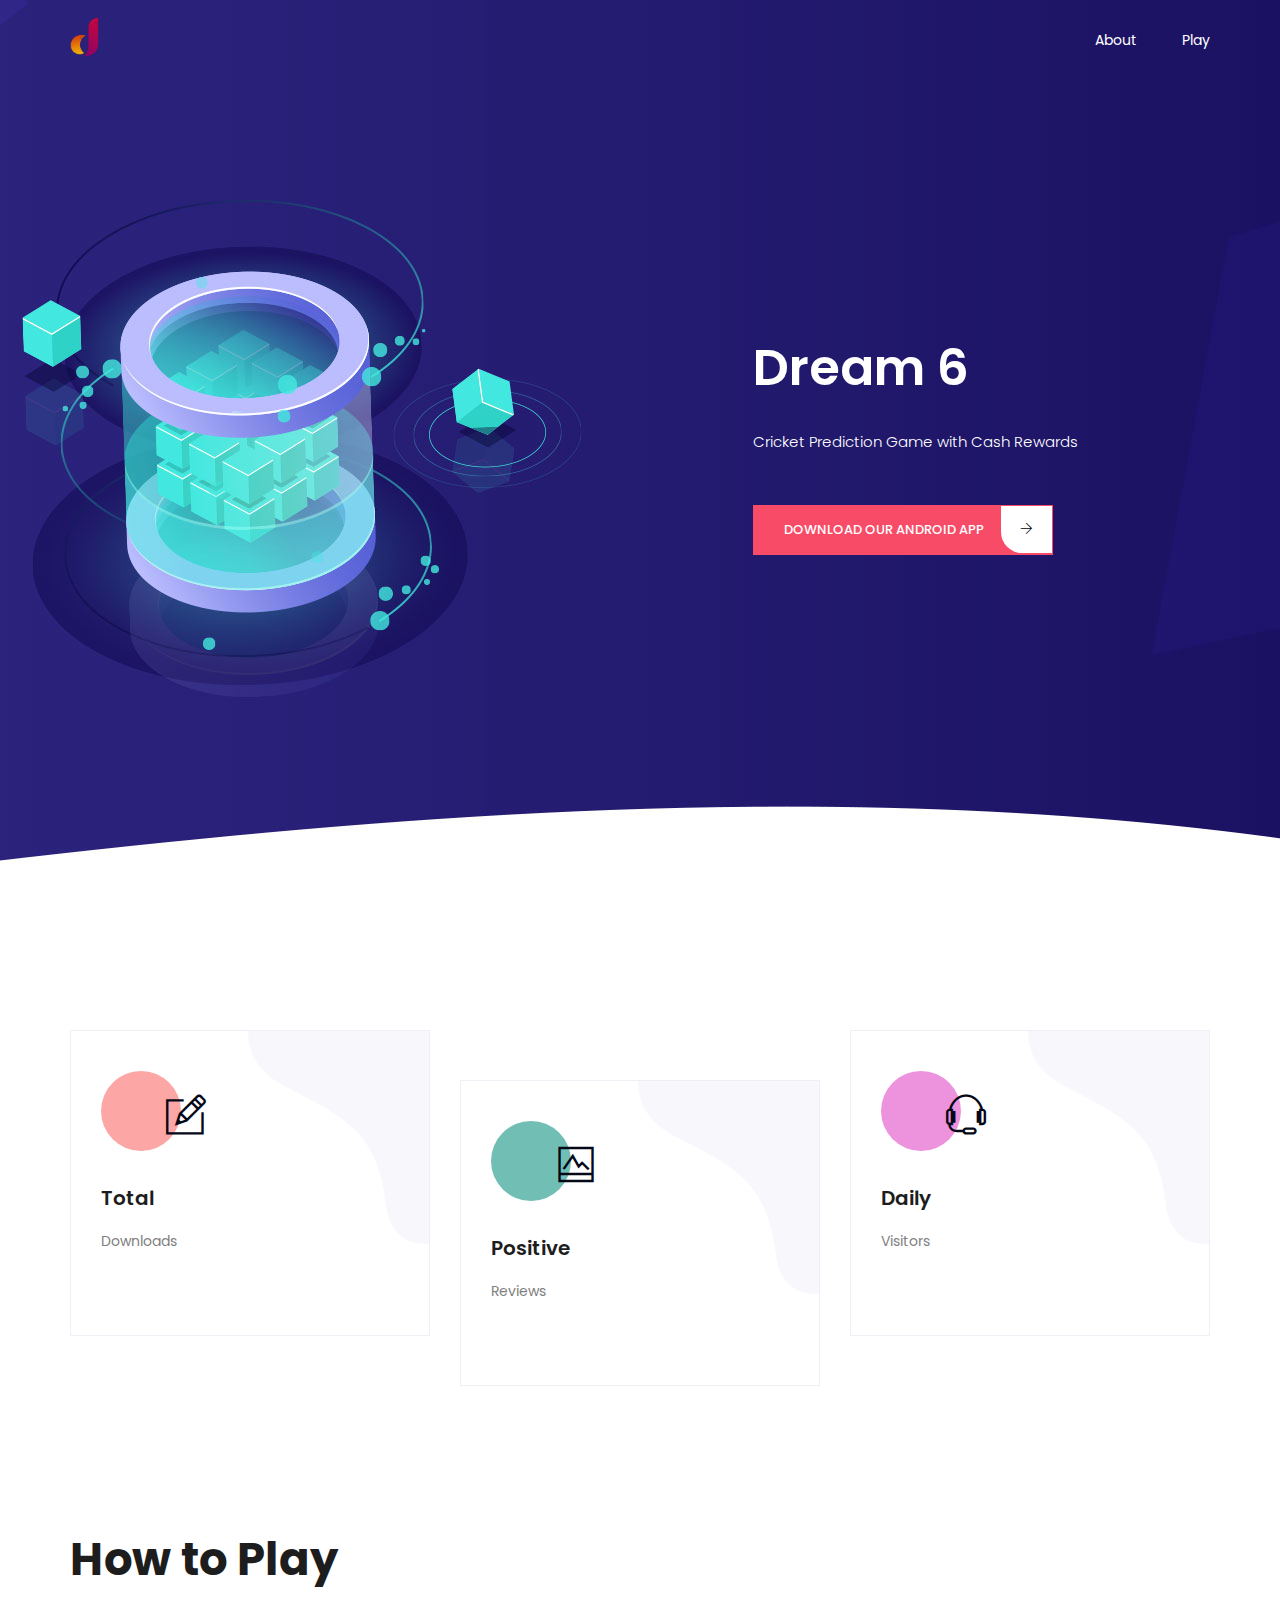
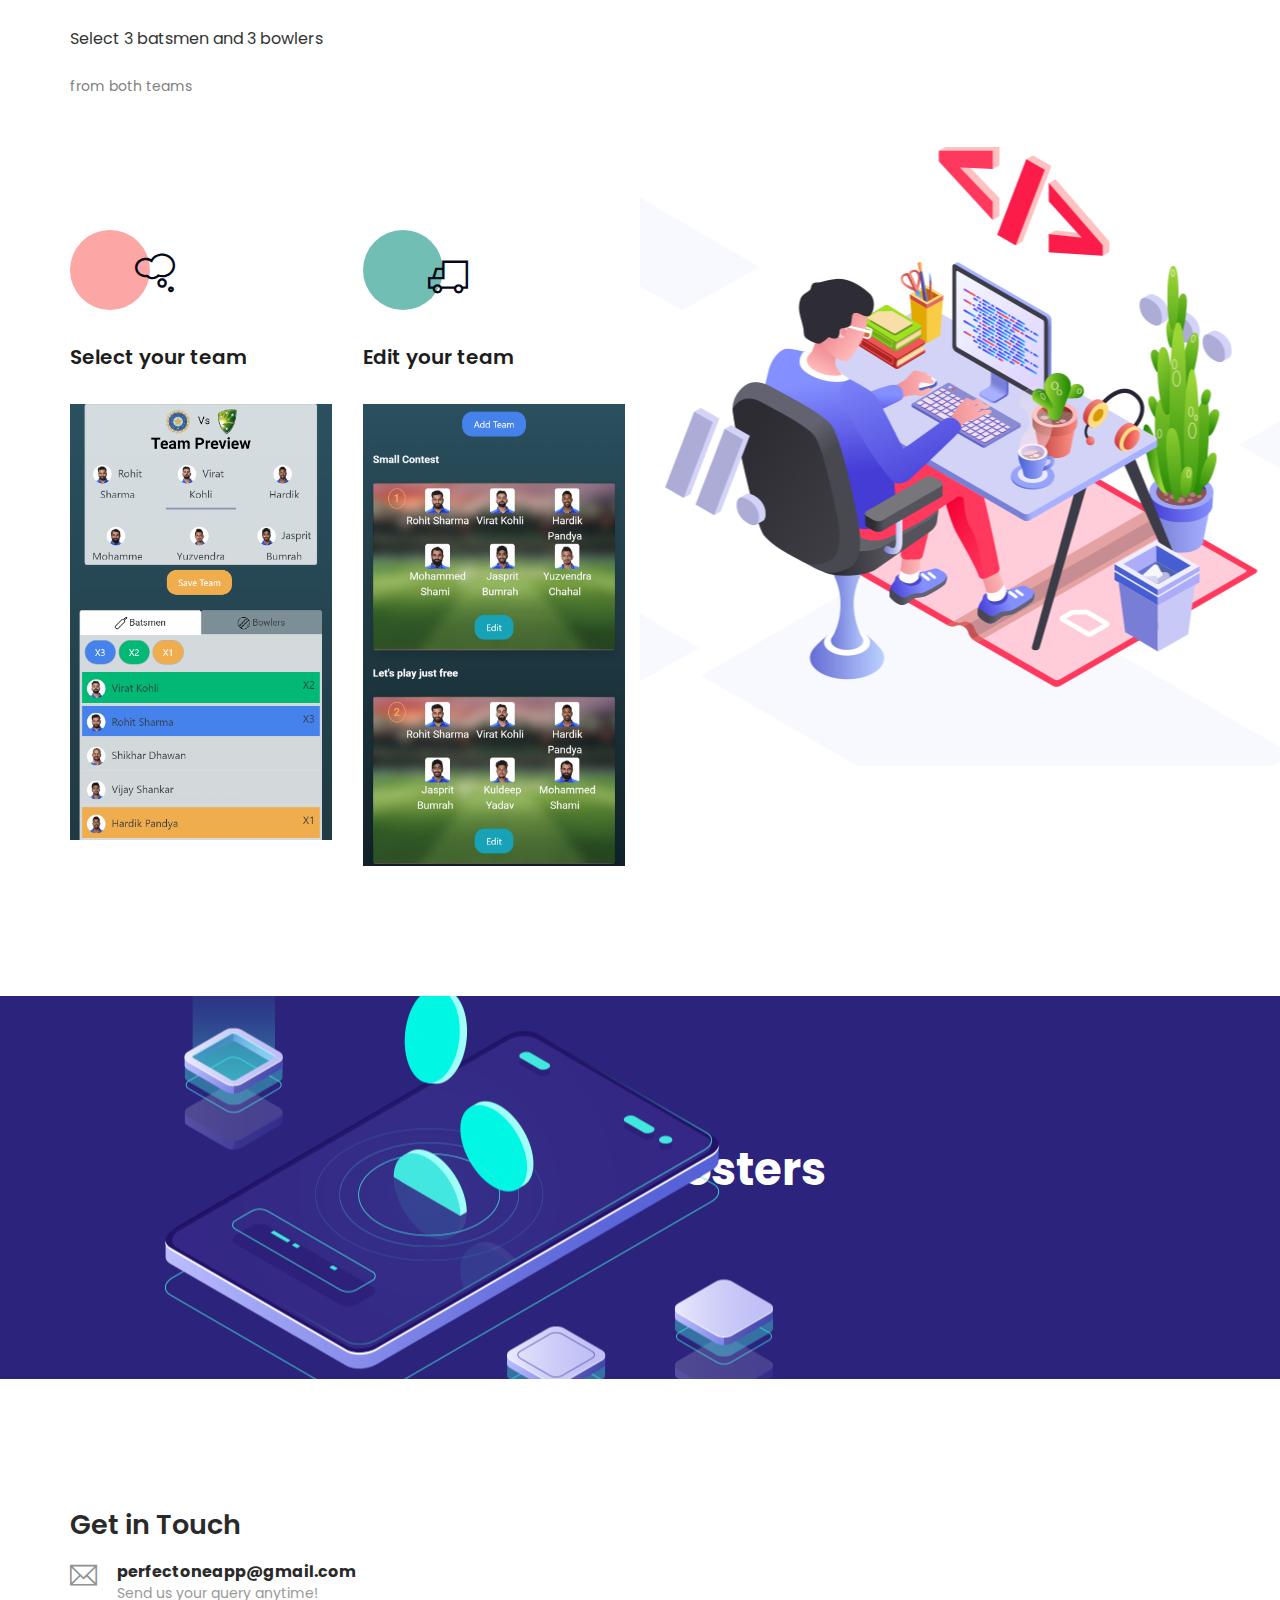
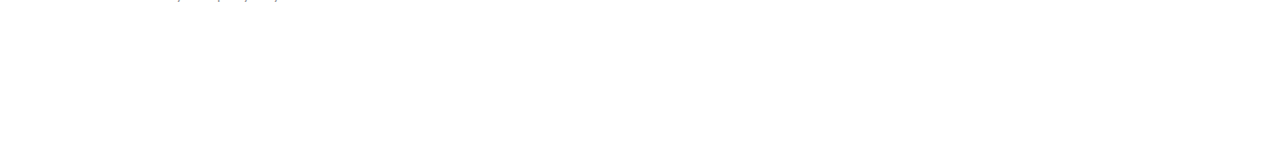
==== dream6/index.html @ 833cd0e7 "Init" ====
<!doctype html>
<html lang="en">
<head>
    <!-- Required meta tags -->
    <meta charset="utf-8">
    <meta name="viewport" content="width=device-width, initial-scale=1, shrink-to-fit=no">
    <link rel="icon" href="favicon.ico" type="image/ico">
    <title>Download Dream 6 Fantasy Cricket App</title>
    <!-- Bootstrap CSS -->
    <link rel="stylesheet" href="lib/css/bootstrap.css">
    <link rel="stylesheet" href="lib/css/themify-icons.css">
    <link rel="stylesheet" href="lib/vendors/fontawesome/css/all.min.css">
    <link rel="stylesheet" href="lib/vendors/owl-carousel/owl.carousel.min.css">
    <link rel="stylesheet" href="lib/vendors/animate-css/animate.css">
    <!-- main css -->
    <link rel="stylesheet" href="lib/css/style.css">
    <link rel="stylesheet" href="lib/css/responsive.css">
</head>
<body>

    <!--================Header Menu Area =================-->
    <header class="header_area">	
        <div class="main_menu">
            <nav class="navbar navbar-expand-lg navbar-light">
                <div class="container">
                    <!-- Brand and toggle get grouped for better mobile display -->
                    <a class="navbar-brand logo_h" href="index.html"><img src="lib/img/custom/logo.png" alt="" style="max-height:40px;"></a>
                    <button class="navbar-toggler" type="button" data-toggle="collapse" data-target="#navbarSupportedContent" aria-controls="navbarSupportedContent" aria-expanded="false" aria-label="Toggle navigation">
                        <span class="icon-bar"></span>
                        <span class="icon-bar"></span>
                        <span class="icon-bar"></span>
                    </button>
                    <!-- Collect the nav links, forms, and other content for toggling -->
                    <div class="collapse navbar-collapse offset" id="navbarSupportedContent">
                        <ul class="nav navbar-nav menu_nav ml-auto">
                            <li class="nav-item"><a class="nav-link" href="#about">About</a></li> 
                            <li class="nav-item"><a class="nav-link" href="#play">Play</a></li>
                        </ul>
                    </div>
                </div>
            </nav>
        </div>
    </header>
    <!--================Header Menu Area =================-->

    <!--================Home Banner Area =================-->
    <section class="home_banner_area">
        <div class="banner_inner d-flex align-items-center">
            <div class="overlay"></div>
            <div class="container">
                <div class="row">
                    <div class="col-lg-6 offset-lg-6 col-xl-5 offset-xl-7">
                        <div class="banner_content">
                            <h3>Dream 6</h3>
                            <p>Cricket Prediction Game with Cash Rewards</p>
                            <a class="banner_btn" href="http://tspeducation.com/dream6.apk" download="dream6.apk">Download our Android App<i class="ti-arrow-right"></i></a>
                        </div>
                    </div>

                </div>
            </div>
        </div>
    </section>
    <!--================End Home Banner Area =================-->

    <!--================Service  Area =================-->
    <section class="service-area area-padding">
        <div class="container">
            <div class="row">
                <!-- Single service -->
                <div class="col-md-6 col-lg-4">
                    <div class="single-service">
                        <div class="service-icon">
                            <i class="ti-pencil-alt"></i>
                        </div>
                        <div class="service-content">
                            <h5>Total</h5>
                            <p>Downloads</p>
                        </div>
                    </div>
                </div>

                <!-- Single service -->
                <div class="col-md-6 col-lg-4">
                    <div class="single-service">
                        <div class="service-icon">
                            <i class="ti-image"></i>
                        </div>
                        <div class="service-content">
                            <h5>Positive</h5>
                            <p>Reviews</p>
                        </div>
                    </div>
                </div>


                <!-- Single service -->
                <div class="col-md-6 col-lg-4">
                    <div class="single-service">
                        <div class="service-icon">
                            <i class="ti-headphone-alt"></i>
                        </div>
                        <div class="service-content">
                            <h5>Daily</h5>
                            <p>Visitors</p>
                        </div>
                    </div>
                </div>

            </div>
        </div>
    </section>
    <!--================Service Area end =================-->


    <!--================About  Area =================-->
    <section class="about-area area-padding-bottom">
        <div class="container">
            <div class="row align-items-center">

                <div class="col-lg-6">
                    <div class="area-heading">
                        <h4>How to Play</h4>
                        <h6>Select 3 batsmen and 3 bowlers</h6>

                        <p>from both teams</p>
                    </div>
                    <div class="row">
                        <div class="col-md-6 col-lg-6">
                            <div class="single-about">
                                <div class="about-icon">
                                    <i class="ti-thought"></i>
                                </div>
                                <div class="single-about-content">
                                    <h5>Select your team</h5>
                                    <p></p>
									<img src="lib/img/custom/how1.png" />
                                </div>
                            </div>
                        </div>
                        <div class="col-md-6 col-lg-6">
                            <div class="single-about">
                                <div class="about-icon">
                                    <i class="ti-truck"></i>
                                </div>
                                <div class="single-about-content">
                                    <h5>Edit your team</h5>
                                    <p></p>
									<img src="lib/img/custom/how2.png" />
                                </div>
                            </div>
                        </div>
                    </div>
                </div>
            </div>
        </div>
    </section>
    <!--================About Area End =================-->

    <!--================Feature  Area =================-->
    <section class="feature-area area-padding bg_one">
        <div class="container">
            <div class="row align-items-center">

                <div class="offset-lg-6 col-lg-6">
                    <div class="area-heading light">
                        <h4>Posters</h4>
                        <p></p>
                    </div>
                </div>
            </div>
        </div>
    </section>
    <!--================Feature Area End =================-->

  <!-- ================ contact section start ================= -->
  <section class="contact-section area-padding">
    <div class="container">

      <div class="row">
        <div class="col-12">
          <h2 class="contact-title">Get in Touch</h2>
        </div>

        <div class="col-lg-4">
          <div class="media contact-info">
            <span class="contact-info__icon"><i class="ti-email"></i></span>
            <div class="media-body">
              <h3><a href="mailto:perfectoneapp@gmail.com">perfectoneapp@gmail.com</a></h3>
              <p>Send us your query anytime!</p>
            </div>
          </div>
        </div>
      </div>
    </div>
  </section>
  <!-- ================ contact section end ================= -->

<!-- Optional JavaScript -->
<!-- jQuery first, then Popper.js, then Bootstrap JS -->
<script src="lib/js/jquery-2.2.4.min.js"></script>
<script src="lib/js/popper.js"></script>
<script src="lib/js/bootstrap.min.js"></script>
<script src="lib/vendors/owl-carousel/owl.carousel.min.js"></script>
<script src="lib/js/jquery.ajaxchimp.min.js"></script>
<script src="lib/js/waypoints.min.js"></script>
<script src="lib/js/mail-script.js"></script>
<script src="lib/js/contact.js"></script>
<script src="lib/js/jquery.form.js"></script>
<script src="lib/js/jquery.validate.min.js"></script>
<script src="lib/js/mail-script.js"></script>
<script src="lib/js/theme.js"></script>
</body>
</html>
---- dream6/lib/css/themify-icons.css ----
@font-face {
	font-family: 'themify';
	src:url('../fonts/themify.eot?-fvbane');
	src:url('../fonts/themify.eot?#iefix-fvbane') format('embedded-opentype'),
		url('../fonts/themify.woff?-fvbane') format('woff'),
		url('../fonts/themify.ttf?-fvbane') format('truetype'),
		url('../fonts/themify.svg?-fvbane#themify') format('svg');
	font-weight: normal;
	font-style: normal;
}

[class^="ti-"], [class*=" ti-"] {
	font-family: 'themify';
	speak: none;
	font-style: normal;
	font-weight: normal;
	font-variant: normal;
	text-transform: none;
	line-height: 1;

	/* Better Font Rendering =========== */
	-webkit-font-smoothing: antialiased;
	-moz-osx-font-smoothing: grayscale;
}

.ti-wand:before {
	content: "\e600";
}
.ti-volume:before {
	content: "\e601";
}
.ti-user:before {
	content: "\e602";
}
.ti-unlock:before {
	content: "\e603";
}
.ti-unlink:before {
	content: "\e604";
}
.ti-trash:before {
	content: "\e605";
}
.ti-thought:before {
	content: "\e606";
}
.ti-target:before {
	content: "\e607";
}
.ti-tag:before {
	content: "\e608";
}
.ti-tablet:before {
	content: "\e609";
}
.ti-star:before {
	content: "\e60a";
}
.ti-spray:before {
	content: "\e60b";
}
.ti-signal:before {
	content: "\e60c";
}
.ti-shopping-cart:before {
	content: "\e60d";
}
.ti-shopping-cart-full:before {
	content: "\e60e";
}
.ti-settings:before {
	content: "\e60f";
}
.ti-search:before {
	content: "\e610";
}
.ti-zoom-in:before {
	content: "\e611";
}
.ti-zoom-out:before {
	content: "\e612";
}
.ti-cut:before {
	content: "\e613";
}
.ti-ruler:before {
	content: "\e614";
}
.ti-ruler-pencil:before {
	content: "\e615";
}
.ti-ruler-alt:before {
	content: "\e616";
}
.ti-bookmark:before {
	content: "\e617";
}
.ti-bookmark-alt:before {
	content: "\e618";
}
.ti-reload:before {
	content: "\e619";
}
.ti-plus:before {
	content: "\e61a";
}
.ti-pin:before {
	content: "\e61b";
}
.ti-pencil:before {
	content: "\e61c";
}
.ti-pencil-alt:before {
	content: "\e61d";
}
.ti-paint-roller:before {
	content: "\e61e";
}
.ti-paint-bucket:before {
	content: "\e61f";
}
.ti-na:before {
	content: "\e620";
}
.ti-mobile:before {
	content: "\e621";
}
.ti-minus:before {
	content: "\e622";
}
.ti-medall:before {
	content: "\e623";
}
.ti-medall-alt:before {
	content: "\e624";
}
.ti-marker:before {
	content: "\e625";
}
.ti-marker-alt:before {
	content: "\e626";
}
.ti-arrow-up:before {
	content: "\e627";
}
.ti-arrow-right:before {
	content: "\e628";
}
.ti-arrow-left:before {
	content: "\e629";
}
.ti-arrow-down:before {
	content: "\e62a";
}
.ti-lock:before {
	content: "\e62b";
}
.ti-location-arrow:before {
	content: "\e62c";
}
.ti-link:before {
	content: "\e62d";
}
.ti-layout:before {
	content: "\e62e";
}
.ti-layers:before {
	content: "\e62f";
}
.ti-layers-alt:before {
	content: "\e630";
}
.ti-key:before {
	content: "\e631";
}
.ti-import:before {
	content: "\e632";
}
.ti-image:before {
	content: "\e633";
}
.ti-heart:before {
	content: "\e634";
}
.ti-heart-broken:before {
	content: "\e635";
}
.ti-hand-stop:before {
	content: "\e636";
}
.ti-hand-open:before {
	content: "\e637";
}
.ti-hand-drag:before {
	content: "\e638";
}
.ti-folder:before {
	content: "\e639";
}
.ti-flag:before {
	content: "\e63a";
}
.ti-flag-alt:before {
	content: "\e63b";
}
.ti-flag-alt-2:before {
	content: "\e63c";
}
.ti-eye:before {
	content: "\e63d";
}
.ti-export:before {
	content: "\e63e";
}
.ti-exchange-vertical:before {
	content: "\e63f";
}
.ti-desktop:before {
	content: "\e640";
}
.ti-cup:before {
	content: "\e641";
}
.ti-crown:before {
	content: "\e642";
}
.ti-comments:before {
	content: "\e643";
}
.ti-comment:before {
	content: "\e644";
}
.ti-comment-alt:before {
	content: "\e645";
}
.ti-close:before {
	content: "\e646";
}
.ti-clip:before {
	content: "\e647";
}
.ti-angle-up:before {
	content: "\e648";
}
.ti-angle-right:before {
	content: "\e649";
}
.ti-angle-left:before {
	content: "\e64a";
}
.ti-angle-down:before {
	content: "\e64b";
}
.ti-check:before {
	content: "\e64c";
}
.ti-check-box:before {
	content: "\e64d";
}
.ti-camera:before {
	content: "\e64e";
}
.ti-announcement:before {
	content: "\e64f";
}
.ti-brush:before {
	content: "\e650";
}
.ti-briefcase:before {
	content: "\e651";
}
.ti-bolt:before {
	content: "\e652";
}
.ti-bolt-alt:before {
	content: "\e653";
}
.ti-blackboard:before {
	content: "\e654";
}
.ti-bag:before {
	content: "\e655";
}
.ti-move:before {
	content: "\e656";
}
.ti-arrows-vertical:before {
	content: "\e657";
}
.ti-arrows-horizontal:before {
	content: "\e658";
}
.ti-fullscreen:before {
	content: "\e659";
}
.ti-arrow-top-right:before {
	content: "\e65a";
}
.ti-arrow-top-left:before {
	content: "\e65b";
}
.ti-arrow-circle-up:before {
	content: "\e65c";
}
.ti-arrow-circle-right:before {
	content: "\e65d";
}
.ti-arrow-circle-left:before {
	content: "\e65e";
}
.ti-arrow-circle-down:before {
	content: "\e65f";
}
.ti-angle-double-up:before {
	content: "\e660";
}
.ti-angle-double-right:before {
	content: "\e661";
}
.ti-angle-double-left:before {
	content: "\e662";
}
.ti-angle-double-down:before {
	content: "\e663";
}
.ti-zip:before {
	content: "\e664";
}
.ti-world:before {
	content: "\e665";
}
.ti-wheelchair:before {
	content: "\e666";
}
.ti-view-list:before {
	content: "\e667";
}
.ti-view-list-alt:before {
	content: "\e668";
}
.ti-view-grid:before {
	content: "\e669";
}
.ti-uppercase:before {
	content: "\e66a";
}
.ti-upload:before {
	content: "\e66b";
}
.ti-underline:before {
	content: "\e66c";
}
.ti-truck:before {
	content: "\e66d";
}
.ti-timer:before {
	content: "\e66e";
}
.ti-ticket:before {
	content: "\e66f";
}
.ti-thumb-up:before {
	content: "\e670";
}
.ti-thumb-down:before {
	content: "\e671";
}
.ti-text:before {
	content: "\e672";
}
.ti-stats-up:before {
	content: "\e673";
}
.ti-stats-down:before {
	content: "\e674";
}
.ti-split-v:before {
	content: "\e675";
}
.ti-split-h:before {
	content: "\e676";
}
.ti-smallcap:before {
	content: "\e677";
}
.ti-shine:before {
	content: "\e678";
}
.ti-shift-right:before {
	content: "\e679";
}
.ti-shift-left:before {
	content: "\e67a";
}
.ti-shield:before {
	content: "\e67b";
}
.ti-notepad:before {
	content: "\e67c";
}
.ti-server:before {
	content: "\e67d";
}
.ti-quote-right:before {
	content: "\e67e";
}
.ti-quote-left:before {
	content: "\e67f";
}
.ti-pulse:before {
	content: "\e680";
}
.ti-printer:before {
	content: "\e681";
}
.ti-power-off:before {
	content: "\e682";
}
.ti-plug:before {
	content: "\e683";
}
.ti-pie-chart:before {
	content: "\e684";
}
.ti-paragraph:before {
	content: "\e685";
}
.ti-panel:before {
	content: "\e686";
}
.ti-package:before {
	content: "\e687";
}
.ti-music:before {
	content: "\e688";
}
.ti-music-alt:before {
	content: "\e689";
}
.ti-mouse:before {
	content: "\e68a";
}
.ti-mouse-alt:before {
	content: "\e68b";
}
.ti-money:before {
	content: "\e68c";
}
.ti-microphone:before {
	content: "\e68d";
}
.ti-menu:before {
	content: "\e68e";
}
.ti-menu-alt:before {
	content: "\e68f";
}
.ti-map:before {
	content: "\e690";
}
.ti-map-alt:before {
	content: "\e691";
}
.ti-loop:before {
	content: "\e692";
}
.ti-location-pin:before {
	content: "\e693";
}
.ti-list:before {
	content: "\e694";
}
.ti-light-bulb:before {
	content: "\e695";
}
.ti-Italic:before {
	content: "\e696";
}
.ti-info:before {
	content: "\e697";
}
.ti-infinite:before {
	content: "\e698";
}
.ti-id-badge:before {
	content: "\e699";
}
.ti-hummer:before {
	content: "\e69a";
}
.ti-home:before {
	content: "\e69b";
}
.ti-help:before {
	content: "\e69c";
}
.ti-headphone:before {
	content: "\e69d";
}
.ti-harddrives:before {
	content: "\e69e";
}
.ti-harddrive:before {
	content: "\e69f";
}
.ti-gift:before {
	content: "\e6a0";
}
.ti-game:before {
	content: "\e6a1";
}
.ti-filter:before {
	content: "\e6a2";
}
.ti-files:before {
	content: "\e6a3";
}
.ti-file:before {
	content: "\e6a4";
}
.ti-eraser:before {
	content: "\e6a5";
}
.ti-envelope:before {
	content: "\e6a6";
}
.ti-download:before {
	content: "\e6a7";
}
.ti-direction:before {
	content: "\e6a8";
}
.ti-direction-alt:before {
	content: "\e6a9";
}
.ti-dashboard:before {
	content: "\e6aa";
}
.ti-control-stop:before {
	content: "\e6ab";
}
.ti-control-shuffle:before {
	content: "\e6ac";
}
.ti-control-play:before {
	content: "\e6ad";
}
.ti-control-pause:before {
	content: "\e6ae";
}
.ti-control-forward:before {
	content: "\e6af";
}
.ti-control-backward:before {
	content: "\e6b0";
}
.ti-cloud:before {
	content: "\e6b1";
}
.ti-cloud-up:before {
	content: "\e6b2";
}
.ti-cloud-down:before {
	content: "\e6b3";
}
.ti-clipboard:before {
	content: "\e6b4";
}
.ti-car:before {
	content: "\e6b5";
}
.ti-calendar:before {
	content: "\e6b6";
}
.ti-book:before {
	content: "\e6b7";
}
.ti-bell:before {
	content: "\e6b8";
}
.ti-basketball:before {
	content: "\e6b9";
}
.ti-bar-chart:before {
	content: "\e6ba";
}
.ti-bar-chart-alt:before {
	content: "\e6bb";
}
.ti-back-right:before {
	content: "\e6bc";
}
.ti-back-left:before {
	content: "\e6bd";
}
.ti-arrows-corner:before {
	content: "\e6be";
}
.ti-archive:before {
	content: "\e6bf";
}
.ti-anchor:before {
	content: "\e6c0";
}
.ti-align-right:before {
	content: "\e6c1";
}
.ti-align-left:before {
	content: "\e6c2";
}
.ti-align-justify:before {
	content: "\e6c3";
}
.ti-align-center:before {
	content: "\e6c4";
}
.ti-alert:before {
	content: "\e6c5";
}
.ti-alarm-clock:before {
	content: "\e6c6";
}
.ti-agenda:before {
	content: "\e6c7";
}
.ti-write:before {
	content: "\e6c8";
}
.ti-window:before {
	content: "\e6c9";
}
.ti-widgetized:before {
	content: "\e6ca";
}
.ti-widget:before {
	content: "\e6cb";
}
.ti-widget-alt:before {
	content: "\e6cc";
}
.ti-wallet:before {
	content: "\e6cd";
}
.ti-video-clapper:before {
	content: "\e6ce";
}
.ti-video-camera:before {
	content: "\e6cf";
}
.ti-vector:before {
	content: "\e6d0";
}
.ti-themify-logo:before {
	content: "\e6d1";
}
.ti-themify-favicon:before {
	content: "\e6d2";
}
.ti-themify-favicon-alt:before {
	content: "\e6d3";
}
.ti-support:before {
	content: "\e6d4";
}
.ti-stamp:before {
	content: "\e6d5";
}
.ti-split-v-alt:before {
	content: "\e6d6";
}
.ti-slice:before {
	content: "\e6d7";
}
.ti-shortcode:before {
	content: "\e6d8";
}
.ti-shift-right-alt:before {
	content: "\e6d9";
}
.ti-shift-left-alt:before {
	content: "\e6da";
}
.ti-ruler-alt-2:before {
	content: "\e6db";
}
.ti-receipt:before {
	content: "\e6dc";
}
.ti-pin2:before {
	content: "\e6dd";
}
.ti-pin-alt:before {
	content: "\e6de";
}
.ti-pencil-alt2:before {
	content: "\e6df";
}
.ti-palette:before {
	content: "\e6e0";
}
.ti-more:before {
	content: "\e6e1";
}
.ti-more-alt:before {
	content: "\e6e2";
}
.ti-microphone-alt:before {
	content: "\e6e3";
}
.ti-magnet:before {
	content: "\e6e4";
}
.ti-line-double:before {
	content: "\e6e5";
}
.ti-line-dotted:before {
	content: "\e6e6";
}
.ti-line-dashed:before {
	content: "\e6e7";
}
.ti-layout-width-full:before {
	content: "\e6e8";
}
.ti-layout-width-default:before {
	content: "\e6e9";
}
.ti-layout-width-default-alt:before {
	content: "\e6ea";
}
.ti-layout-tab:before {
	content: "\e6eb";
}
.ti-layout-tab-window:before {
	content: "\e6ec";
}
.ti-layout-tab-v:before {
	content: "\e6ed";
}
.ti-layout-tab-min:before {
	content: "\e6ee";
}
.ti-layout-slider:before {
	content: "\e6ef";
}
.ti-layout-slider-alt:before {
	content: "\e6f0";
}
.ti-layout-sidebar-right:before {
	content: "\e6f1";
}
.ti-layout-sidebar-none:before {
	content: "\e6f2";
}
.ti-layout-sidebar-left:before {
	content: "\e6f3";
}
.ti-layout-placeholder:before {
	content: "\e6f4";
}
.ti-layout-menu:before {
	content: "\e6f5";
}
.ti-layout-menu-v:before {
	content: "\e6f6";
}
.ti-layout-menu-separated:before {
	content: "\e6f7";
}
.ti-layout-menu-full:before {
	content: "\e6f8";
}
.ti-layout-media-right-alt:before {
	content: "\e6f9";
}
.ti-layout-media-right:before {
	content: "\e6fa";
}
.ti-layout-media-overlay:before {
	content: "\e6fb";
}
.ti-layout-media-overlay-alt:before {
	content: "\e6fc";
}
.ti-layout-media-overlay-alt-2:before {
	content: "\e6fd";
}
.ti-layout-media-left-alt:before {
	content: "\e6fe";
}
.ti-layout-media-left:before {
	content: "\e6ff";
}
.ti-layout-media-center-alt:before {
	content: "\e700";
}
.ti-layout-media-center:before {
	content: "\e701";
}
.ti-layout-list-thumb:before {
	content: "\e702";
}
.ti-layout-list-thumb-alt:before {
	content: "\e703";
}
.ti-layout-list-post:before {
	content: "\e704";
}
.ti-layout-list-large-image:before {
	content: "\e705";
}
.ti-layout-line-solid:before {
	content: "\e706";
}
.ti-layout-grid4:before {
	content: "\e707";
}
.ti-layout-grid3:before {
	content: "\e708";
}
.ti-layout-grid2:before {
	content: "\e709";
}
.ti-layout-grid2-thumb:before {
	content: "\e70a";
}
.ti-layout-cta-right:before {
	content: "\e70b";
}
.ti-layout-cta-left:before {
	content: "\e70c";
}
.ti-layout-cta-center:before {
	content: "\e70d";
}
.ti-layout-cta-btn-right:before {
	content: "\e70e";
}
.ti-layout-cta-btn-left:before {
	content: "\e70f";
}
.ti-layout-column4:before {
	content: "\e710";
}
.ti-layout-column3:before {
	content: "\e711";
}
.ti-layout-column2:before {
	content: "\e712";
}
.ti-layout-accordion-separated:before {
	content: "\e713";
}
.ti-layout-accordion-merged:before {
	content: "\e714";
}
.ti-layout-accordion-list:before {
	content: "\e715";
}
.ti-ink-pen:before {
	content: "\e716";
}
.ti-info-alt:before {
	content: "\e717";
}
.ti-help-alt:before {
	content: "\e718";
}
.ti-headphone-alt:before {
	content: "\e719";
}
.ti-hand-point-up:before {
	content: "\e71a";
}
.ti-hand-point-right:before {
	content: "\e71b";
}
.ti-hand-point-left:before {
	content: "\e71c";
}
.ti-hand-point-down:before {
	content: "\e71d";
}
.ti-gallery:before {
	content: "\e71e";
}
.ti-face-smile:before {
	content: "\e71f";
}
.ti-face-sad:before {
	content: "\e720";
}
.ti-credit-card:before {
	content: "\e721";
}
.ti-control-skip-forward:before {
	content: "\e722";
}
.ti-control-skip-backward:before {
	content: "\e723";
}
.ti-control-record:before {
	content: "\e724";
}
.ti-control-eject:before {
	content: "\e725";
}
.ti-comments-smiley:before {
	content: "\e726";
}
.ti-brush-alt:before {
	content: "\e727";
}
.ti-youtube:before {
	content: "\e728";
}
.ti-vimeo:before {
	content: "\e729";
}
.ti-twitter:before {
	content: "\e72a";
}
.ti-time:before {
	content: "\e72b";
}
.ti-tumblr:before {
	content: "\e72c";
}
.ti-skype:before {
	content: "\e72d";
}
.ti-share:before {
	content: "\e72e";
}
.ti-share-alt:before {
	content: "\e72f";
}
.ti-rocket:before {
	content: "\e730";
}
.ti-pinterest:before {
	content: "\e731";
}
.ti-new-window:before {
	content: "\e732";
}
.ti-microsoft:before {
	content: "\e733";
}
.ti-list-ol:before {
	content: "\e734";
}
.ti-linkedin:before {
	content: "\e735";
}
.ti-layout-sidebar-2:before {
	content: "\e736";
}
.ti-layout-grid4-alt:before {
	content: "\e737";
}
.ti-layout-grid3-alt:before {
	content: "\e738";
}
.ti-layout-grid2-alt:before {
	content: "\e739";
}
.ti-layout-column4-alt:before {
	content: "\e73a";
}
.ti-layout-column3-alt:before {
	content: "\e73b";
}
.ti-layout-column2-alt:before {
	content: "\e73c";
}
.ti-instagram:before {
	content: "\e73d";
}
.ti-google:before {
	content: "\e73e";
}
.ti-github:before {
	content: "\e73f";
}
.ti-flickr:before {
	content: "\e740";
}
.ti-facebook:before {
	content: "\e741";
}
.ti-dropbox:before {
	content: "\e742";
}
.ti-dribbble:before {
	content: "\e743";
}
.ti-apple:before {
	content: "\e744";
}
.ti-android:before {
	content: "\e745";
}
.ti-save:before {
	content: "\e746";
}
.ti-save-alt:before {
	content: "\e747";
}
.ti-yahoo:before {
	content: "\e748";
}
.ti-wordpress:before {
	content: "\e749";
}
.ti-vimeo-alt:before {
	content: "\e74a";
}
.ti-twitter-alt:before {
	content: "\e74b";
}
.ti-tumblr-alt:before {
	content: "\e74c";
}
.ti-trello:before {
	content: "\e74d";
}
.ti-stack-overflow:before {
	content: "\e74e";
}
.ti-soundcloud:before {
	content: "\e74f";
}
.ti-sharethis:before {
	content: "\e750";
}
.ti-sharethis-alt:before {
	content: "\e751";
}
.ti-reddit:before {
	content: "\e752";
}
.ti-pinterest-alt:before {
	content: "\e753";
}
.ti-microsoft-alt:before {
	content: "\e754";
}
.ti-linux:before {
	content: "\e755";
}
.ti-jsfiddle:before {
	content: "\e756";
}
.ti-joomla:before {
	content: "\e757";
}
.ti-html5:before {
	content: "\e758";
}
.ti-flickr-alt:before {
	content: "\e759";
}
.ti-email:before {
	content: "\e75a";
}
.ti-drupal:before {
	content: "\e75b";
}
.ti-dropbox-alt:before {
	content: "\e75c";
}
.ti-css3:before {
	content: "\e75d";
}
.ti-rss:before {
	content: "\e75e";
}
.ti-rss-alt:before {
	content: "\e75f";
}
---- dream6/lib/vendors/fontawesome/css/all.min.css ----
.fa,.fab,.fal,.far,.fas{-moz-osx-font-smoothing:grayscale;-webkit-font-smoothing:antialiased;display:inline-block;font-style:normal;font-variant:normal;text-rendering:auto;line-height:1}.fa-lg{font-size:1.33333em;line-height:.75em;vertical-align:-.0667em}.fa-xs{font-size:.75em}.fa-sm{font-size:.875em}.fa-1x{font-size:1em}.fa-2x{font-size:2em}.fa-3x{font-size:3em}.fa-4x{font-size:4em}.fa-5x{font-size:5em}.fa-6x{font-size:6em}.fa-7x{font-size:7em}.fa-8x{font-size:8em}.fa-9x{font-size:9em}.fa-10x{font-size:10em}.fa-fw{text-align:center;width:1.25em}.fa-ul{list-style-type:none;margin-left:2.5em;padding-left:0}.fa-ul>li{position:relative}.fa-li{left:-2em;position:absolute;text-align:center;width:2em;line-height:inherit}.fa-border{border:.08em solid #eee;border-radius:.1em;padding:.2em .25em .15em}.fa-pull-left{float:left}.fa-pull-right{float:right}.fa.fa-pull-left,.fab.fa-pull-left,.fal.fa-pull-left,.far.fa-pull-left,.fas.fa-pull-left{margin-right:.3em}.fa.fa-pull-right,.fab.fa-pull-right,.fal.fa-pull-right,.far.fa-pull-right,.fas.fa-pull-right{margin-left:.3em}.fa-spin{animation:fa-spin 2s infinite linear}.fa-pulse{animation:fa-spin 1s infinite steps(8)}@keyframes fa-spin{0%{transform:rotate(0deg)}to{transform:rotate(1turn)}}.fa-rotate-90{-ms-filter:"progid:DXImageTransform.Microsoft.BasicImage(rotation=1)";transform:rotate(90deg)}.fa-rotate-180{-ms-filter:"progid:DXImageTransform.Microsoft.BasicImage(rotation=2)";transform:rotate(180deg)}.fa-rotate-270{-ms-filter:"progid:DXImageTransform.Microsoft.BasicImage(rotation=3)";transform:rotate(270deg)}.fa-flip-horizontal{-ms-filter:"progid:DXImageTransform.Microsoft.BasicImage(rotation=0, mirror=1)";transform:scaleX(-1)}.fa-flip-vertical{transform:scaleY(-1)}.fa-flip-horizontal.fa-flip-vertical,.fa-flip-vertical{-ms-filter:"progid:DXImageTransform.Microsoft.BasicImage(rotation=2, mirror=1)"}.fa-flip-horizontal.fa-flip-vertical{transform:scale(-1)}:root .fa-flip-horizontal,:root .fa-flip-vertical,:root .fa-rotate-90,:root .fa-rotate-180,:root .fa-rotate-270{filter:none}.fa-stack{display:inline-block;height:2em;line-height:2em;position:relative;vertical-align:middle;width:2.5em}.fa-stack-1x,.fa-stack-2x{left:0;position:absolute;text-align:center;width:100%}.fa-stack-1x{line-height:inherit}.fa-stack-2x{font-size:2em}.fa-inverse{color:#fff}.fa-500px:before{content:"\f26e"}.fa-accessible-icon:before{content:"\f368"}.fa-accusoft:before{content:"\f369"}.fa-acquisitions-incorporated:before{content:"\f6af"}.fa-ad:before{content:"\f641"}.fa-address-book:before{content:"\f2b9"}.fa-address-card:before{content:"\f2bb"}.fa-adjust:before{content:"\f042"}.fa-adn:before{content:"\f170"}.fa-adobe:before{content:"\f778"}.fa-adversal:before{content:"\f36a"}.fa-affiliatetheme:before{content:"\f36b"}.fa-air-freshener:before{content:"\f5d0"}.fa-algolia:before{content:"\f36c"}.fa-align-center:before{content:"\f037"}.fa-align-justify:before{content:"\f039"}.fa-align-left:before{content:"\f036"}.fa-align-right:before{content:"\f038"}.fa-alipay:before{content:"\f642"}.fa-allergies:before{content:"\f461"}.fa-amazon:before{content:"\f270"}.fa-amazon-pay:before{content:"\f42c"}.fa-ambulance:before{content:"\f0f9"}.fa-american-sign-language-interpreting:before{content:"\f2a3"}.fa-amilia:before{content:"\f36d"}.fa-anchor:before{content:"\f13d"}.fa-android:before{content:"\f17b"}.fa-angellist:before{content:"\f209"}.fa-angle-double-down:before{content:"\f103"}.fa-angle-double-left:before{content:"\f100"}.fa-angle-double-right:before{content:"\f101"}.fa-angle-double-up:before{content:"\f102"}.fa-angle-down:before{content:"\f107"}.fa-angle-left:before{content:"\f104"}.fa-angle-right:before{content:"\f105"}.fa-angle-up:before{content:"\f106"}.fa-angry:before{content:"\f556"}.fa-angrycreative:before{content:"\f36e"}.fa-angular:before{content:"\f420"}.fa-ankh:before{content:"\f644"}.fa-app-store:before{content:"\f36f"}.fa-app-store-ios:before{content:"\f370"}.fa-apper:before{content:"\f371"}.fa-apple:before{content:"\f179"}.fa-apple-alt:before{content:"\f5d1"}.fa-apple-pay:before{content:"\f415"}.fa-archive:before{content:"\f187"}.fa-archway:before{content:"\f557"}.fa-arrow-alt-circle-down:before{content:"\f358"}.fa-arrow-alt-circle-left:before{content:"\f359"}.fa-arrow-alt-circle-right:before{content:"\f35a"}.fa-arrow-alt-circle-up:before{content:"\f35b"}.fa-arrow-circle-down:before{content:"\f0ab"}.fa-arrow-circle-left:before{content:"\f0a8"}.fa-arrow-circle-right:before{content:"\f0a9"}.fa-arrow-circle-up:before{content:"\f0aa"}.fa-arrow-down:before{content:"\f063"}.fa-arrow-left:before{content:"\f060"}.fa-arrow-right:before{content:"\f061"}.fa-arrow-up:before{content:"\f062"}.fa-arrows-alt:before{content:"\f0b2"}.fa-arrows-alt-h:before{content:"\f337"}.fa-arrows-alt-v:before{content:"\f338"}.fa-artstation:before{content:"\f77a"}.fa-assistive-listening-systems:before{content:"\f2a2"}.fa-asterisk:before{content:"\f069"}.fa-asymmetrik:before{content:"\f372"}.fa-at:before{content:"\f1fa"}.fa-atlas:before{content:"\f558"}.fa-atlassian:before{content:"\f77b"}.fa-atom:before{content:"\f5d2"}.fa-audible:before{content:"\f373"}.fa-audio-description:before{content:"\f29e"}.fa-autoprefixer:before{content:"\f41c"}.fa-avianex:before{content:"\f374"}.fa-aviato:before{content:"\f421"}.fa-award:before{content:"\f559"}.fa-aws:before{content:"\f375"}.fa-baby:before{content:"\f77c"}.fa-baby-carriage:before{content:"\f77d"}.fa-backspace:before{content:"\f55a"}.fa-backward:before{content:"\f04a"}.fa-balance-scale:before{content:"\f24e"}.fa-ban:before{content:"\f05e"}.fa-band-aid:before{content:"\f462"}.fa-bandcamp:before{content:"\f2d5"}.fa-barcode:before{content:"\f02a"}.fa-bars:before{content:"\f0c9"}.fa-baseball-ball:before{content:"\f433"}.fa-basketball-ball:before{content:"\f434"}.fa-bath:before{content:"\f2cd"}.fa-battery-empty:before{content:"\f244"}.fa-battery-full:before{content:"\f240"}.fa-battery-half:before{content:"\f242"}.fa-battery-quarter:before{content:"\f243"}.fa-battery-three-quarters:before{content:"\f241"}.fa-bed:before{content:"\f236"}.fa-beer:before{content:"\f0fc"}.fa-behance:before{content:"\f1b4"}.fa-behance-square:before{content:"\f1b5"}.fa-bell:before{content:"\f0f3"}.fa-bell-slash:before{content:"\f1f6"}.fa-bezier-curve:before{content:"\f55b"}.fa-bible:before{content:"\f647"}.fa-bicycle:before{content:"\f206"}.fa-bimobject:before{content:"\f378"}.fa-binoculars:before{content:"\f1e5"}.fa-biohazard:before{content:"\f780"}.fa-birthday-cake:before{content:"\f1fd"}.fa-bitbucket:before{content:"\f171"}.fa-bitcoin:before{content:"\f379"}.fa-bity:before{content:"\f37a"}.fa-black-tie:before{content:"\f27e"}.fa-blackberry:before{content:"\f37b"}.fa-blender:before{content:"\f517"}.fa-blender-phone:before{content:"\f6b6"}.fa-blind:before{content:"\f29d"}.fa-blog:before{content:"\f781"}.fa-blogger:before{content:"\f37c"}.fa-blogger-b:before{content:"\f37d"}.fa-bluetooth:before{content:"\f293"}.fa-bluetooth-b:before{content:"\f294"}.fa-bold:before{content:"\f032"}.fa-bolt:before{content:"\f0e7"}.fa-bomb:before{content:"\f1e2"}.fa-bone:before{content:"\f5d7"}.fa-bong:before{content:"\f55c"}.fa-book:before{content:"\f02d"}.fa-book-dead:before{content:"\f6b7"}.fa-book-open:before{content:"\f518"}.fa-book-reader:before{content:"\f5da"}.fa-bookmark:before{content:"\f02e"}.fa-bowling-ball:before{content:"\f436"}.fa-box:before{content:"\f466"}.fa-box-open:before{content:"\f49e"}.fa-boxes:before{content:"\f468"}.fa-braille:before{content:"\f2a1"}.fa-brain:before{content:"\f5dc"}.fa-briefcase:before{content:"\f0b1"}.fa-briefcase-medical:before{content:"\f469"}.fa-broadcast-tower:before{content:"\f519"}.fa-broom:before{content:"\f51a"}.fa-brush:before{content:"\f55d"}.fa-btc:before{content:"\f15a"}.fa-bug:before{content:"\f188"}.fa-building:before{content:"\f1ad"}.fa-bullhorn:before{content:"\f0a1"}.fa-bullseye:before{content:"\f140"}.fa-burn:before{content:"\f46a"}.fa-buromobelexperte:before{content:"\f37f"}.fa-bus:before{content:"\f207"}.fa-bus-alt:before{content:"\f55e"}.fa-business-time:before{content:"\f64a"}.fa-buysellads:before{content:"\f20d"}.fa-calculator:before{content:"\f1ec"}.fa-calendar:before{content:"\f133"}.fa-calendar-alt:before{content:"\f073"}.fa-calendar-check:before{content:"\f274"}.fa-calendar-day:before{content:"\f783"}.fa-calendar-minus:before{content:"\f272"}.fa-calendar-plus:before{content:"\f271"}.fa-calendar-times:before{content:"\f273"}.fa-calendar-week:before{content:"\f784"}.fa-camera:before{content:"\f030"}.fa-camera-retro:before{content:"\f083"}.fa-campground:before{content:"\f6bb"}.fa-canadian-maple-leaf:before{content:"\f785"}.fa-candy-cane:before{content:"\f786"}.fa-cannabis:before{content:"\f55f"}.fa-capsules:before{content:"\f46b"}.fa-car:before{content:"\f1b9"}.fa-car-alt:before{content:"\f5de"}.fa-car-battery:before{content:"\f5df"}.fa-car-crash:before{content:"\f5e1"}.fa-car-side:before{content:"\f5e4"}.fa-caret-down:before{content:"\f0d7"}.fa-caret-left:before{content:"\f0d9"}.fa-caret-right:before{content:"\f0da"}.fa-caret-square-down:before{content:"\f150"}.fa-caret-square-left:before{content:"\f191"}.fa-caret-square-right:before{content:"\f152"}.fa-caret-square-up:before{content:"\f151"}.fa-caret-up:before{content:"\f0d8"}.fa-carrot:before{content:"\f787"}.fa-cart-arrow-down:before{content:"\f218"}.fa-cart-plus:before{content:"\f217"}.fa-cash-register:before{content:"\f788"}.fa-cat:before{content:"\f6be"}.fa-cc-amazon-pay:before{content:"\f42d"}.fa-cc-amex:before{content:"\f1f3"}.fa-cc-apple-pay:before{content:"\f416"}.fa-cc-diners-club:before{content:"\f24c"}.fa-cc-discover:before{content:"\f1f2"}.fa-cc-jcb:before{content:"\f24b"}.fa-cc-mastercard:before{content:"\f1f1"}.fa-cc-paypal:before{content:"\f1f4"}.fa-cc-stripe:before{content:"\f1f5"}.fa-cc-visa:before{content:"\f1f0"}.fa-centercode:before{content:"\f380"}.fa-centos:before{content:"\f789"}.fa-certificate:before{content:"\f0a3"}.fa-chair:before{content:"\f6c0"}.fa-chalkboard:before{content:"\f51b"}.fa-chalkboard-teacher:before{content:"\f51c"}.fa-charging-station:before{content:"\f5e7"}.fa-chart-area:before{content:"\f1fe"}.fa-chart-bar:before{content:"\f080"}.fa-chart-line:before{content:"\f201"}.fa-chart-pie:before{content:"\f200"}.fa-check:before{content:"\f00c"}.fa-check-circle:before{content:"\f058"}.fa-check-double:before{content:"\f560"}.fa-check-square:before{content:"\f14a"}.fa-chess:before{content:"\f439"}.fa-chess-bishop:before{content:"\f43a"}.fa-chess-board:before{content:"\f43c"}.fa-chess-king:before{content:"\f43f"}.fa-chess-knight:before{content:"\f441"}.fa-chess-pawn:before{content:"\f443"}.fa-chess-queen:before{content:"\f445"}.fa-chess-rook:before{content:"\f447"}.fa-chevron-circle-down:before{content:"\f13a"}.fa-chevron-circle-left:before{content:"\f137"}.fa-chevron-circle-right:before{content:"\f138"}.fa-chevron-circle-up:before{content:"\f139"}.fa-chevron-down:before{content:"\f078"}.fa-chevron-left:before{content:"\f053"}.fa-chevron-right:before{content:"\f054"}.fa-chevron-up:before{content:"\f077"}.fa-child:before{content:"\f1ae"}.fa-chrome:before{content:"\f268"}.fa-church:before{content:"\f51d"}.fa-circle:before{content:"\f111"}.fa-circle-notch:before{content:"\f1ce"}.fa-city:before{content:"\f64f"}.fa-clipboard:before{content:"\f328"}.fa-clipboard-check:before{content:"\f46c"}.fa-clipboard-list:before{content:"\f46d"}.fa-clock:before{content:"\f017"}.fa-clone:before{content:"\f24d"}.fa-closed-captioning:before{content:"\f20a"}.fa-cloud:before{content:"\f0c2"}.fa-cloud-download-alt:before{content:"\f381"}.fa-cloud-meatball:before{content:"\f73b"}.fa-cloud-moon:before{content:"\f6c3"}.fa-cloud-moon-rain:before{content:"\f73c"}.fa-cloud-rain:before{content:"\f73d"}.fa-cloud-showers-heavy:before{content:"\f740"}.fa-cloud-sun:before{content:"\f6c4"}.fa-cloud-sun-rain:before{content:"\f743"}.fa-cloud-upload-alt:before{content:"\f382"}.fa-cloudscale:before{content:"\f383"}.fa-cloudsmith:before{content:"\f384"}.fa-cloudversify:before{content:"\f385"}.fa-cocktail:before{content:"\f561"}.fa-code:before{content:"\f121"}.fa-code-branch:before{content:"\f126"}.fa-codepen:before{content:"\f1cb"}.fa-codiepie:before{content:"\f284"}.fa-coffee:before{content:"\f0f4"}.fa-cog:before{content:"\f013"}.fa-cogs:before{content:"\f085"}.fa-coins:before{content:"\f51e"}.fa-columns:before{content:"\f0db"}.fa-comment:before{content:"\f075"}.fa-comment-alt:before{content:"\f27a"}.fa-comment-dollar:before{content:"\f651"}.fa-comment-dots:before{content:"\f4ad"}.fa-comment-slash:before{content:"\f4b3"}.fa-comments:before{content:"\f086"}.fa-comments-dollar:before{content:"\f653"}.fa-compact-disc:before{content:"\f51f"}.fa-compass:before{content:"\f14e"}.fa-compress:before{content:"\f066"}.fa-compress-arrows-alt:before{content:"\f78c"}.fa-concierge-bell:before{content:"\f562"}.fa-confluence:before{content:"\f78d"}.fa-connectdevelop:before{content:"\f20e"}.fa-contao:before{content:"\f26d"}.fa-cookie:before{content:"\f563"}.fa-cookie-bite:before{content:"\f564"}.fa-copy:before{content:"\f0c5"}.fa-copyright:before{content:"\f1f9"}.fa-couch:before{content:"\f4b8"}.fa-cpanel:before{content:"\f388"}.fa-creative-commons:before{content:"\f25e"}.fa-creative-commons-by:before{content:"\f4e7"}.fa-creative-commons-nc:before{content:"\f4e8"}.fa-creative-commons-nc-eu:before{content:"\f4e9"}.fa-creative-commons-nc-jp:before{content:"\f4ea"}.fa-creative-commons-nd:before{content:"\f4eb"}.fa-creative-commons-pd:before{content:"\f4ec"}.fa-creative-commons-pd-alt:before{content:"\f4ed"}.fa-creative-commons-remix:before{content:"\f4ee"}.fa-creative-commons-sa:before{content:"\f4ef"}.fa-creative-commons-sampling:before{content:"\f4f0"}.fa-creative-commons-sampling-plus:before{content:"\f4f1"}.fa-creative-commons-share:before{content:"\f4f2"}.fa-creative-commons-zero:before{content:"\f4f3"}.fa-credit-card:before{content:"\f09d"}.fa-critical-role:before{content:"\f6c9"}.fa-crop:before{content:"\f125"}.fa-crop-alt:before{content:"\f565"}.fa-cross:before{content:"\f654"}.fa-crosshairs:before{content:"\f05b"}.fa-crow:before{content:"\f520"}.fa-crown:before{content:"\f521"}.fa-css3:before{content:"\f13c"}.fa-css3-alt:before{content:"\f38b"}.fa-cube:before{content:"\f1b2"}.fa-cubes:before{content:"\f1b3"}.fa-cut:before{content:"\f0c4"}.fa-cuttlefish:before{content:"\f38c"}.fa-d-and-d:before{content:"\f38d"}.fa-d-and-d-beyond:before{content:"\f6ca"}.fa-dashcube:before{content:"\f210"}.fa-database:before{content:"\f1c0"}.fa-deaf:before{content:"\f2a4"}.fa-delicious:before{content:"\f1a5"}.fa-democrat:before{content:"\f747"}.fa-deploydog:before{content:"\f38e"}.fa-deskpro:before{content:"\f38f"}.fa-desktop:before{content:"\f108"}.fa-dev:before{content:"\f6cc"}.fa-deviantart:before{content:"\f1bd"}.fa-dharmachakra:before{content:"\f655"}.fa-dhl:before{content:"\f790"}.fa-diagnoses:before{content:"\f470"}.fa-diaspora:before{content:"\f791"}.fa-dice:before{content:"\f522"}.fa-dice-d20:before{content:"\f6cf"}.fa-dice-d6:before{content:"\f6d1"}.fa-dice-five:before{content:"\f523"}.fa-dice-four:before{content:"\f524"}.fa-dice-one:before{content:"\f525"}.fa-dice-six:before{content:"\f526"}.fa-dice-three:before{content:"\f527"}.fa-dice-two:before{content:"\f528"}.fa-digg:before{content:"\f1a6"}.fa-digital-ocean:before{content:"\f391"}.fa-digital-tachograph:before{content:"\f566"}.fa-directions:before{content:"\f5eb"}.fa-discord:before{content:"\f392"}.fa-discourse:before{content:"\f393"}.fa-divide:before{content:"\f529"}.fa-dizzy:before{content:"\f567"}.fa-dna:before{content:"\f471"}.fa-dochub:before{content:"\f394"}.fa-docker:before{content:"\f395"}.fa-dog:before{content:"\f6d3"}.fa-dollar-sign:before{content:"\f155"}.fa-dolly:before{content:"\f472"}.fa-dolly-flatbed:before{content:"\f474"}.fa-donate:before{content:"\f4b9"}.fa-door-closed:before{content:"\f52a"}.fa-door-open:before{content:"\f52b"}.fa-dot-circle:before{content:"\f192"}.fa-dove:before{content:"\f4ba"}.fa-download:before{content:"\f019"}.fa-draft2digital:before{content:"\f396"}.fa-drafting-compass:before{content:"\f568"}.fa-dragon:before{content:"\f6d5"}.fa-draw-polygon:before{content:"\f5ee"}.fa-dribbble:before{content:"\f17d"}.fa-dribbble-square:before{content:"\f397"}.fa-dropbox:before{content:"\f16b"}.fa-drum:before{content:"\f569"}.fa-drum-steelpan:before{content:"\f56a"}.fa-drumstick-bite:before{content:"\f6d7"}.fa-drupal:before{content:"\f1a9"}.fa-dumbbell:before{content:"\f44b"}.fa-dumpster:before{content:"\f793"}.fa-dumpster-fire:before{content:"\f794"}.fa-dungeon:before{content:"\f6d9"}.fa-dyalog:before{content:"\f399"}.fa-earlybirds:before{content:"\f39a"}.fa-ebay:before{content:"\f4f4"}.fa-edge:before{content:"\f282"}.fa-edit:before{content:"\f044"}.fa-eject:before{content:"\f052"}.fa-elementor:before{content:"\f430"}.fa-ellipsis-h:before{content:"\f141"}.fa-ellipsis-v:before{content:"\f142"}.fa-ello:before{content:"\f5f1"}.fa-ember:before{content:"\f423"}.fa-empire:before{content:"\f1d1"}.fa-envelope:before{content:"\f0e0"}.fa-envelope-open:before{content:"\f2b6"}.fa-envelope-open-text:before{content:"\f658"}.fa-envelope-square:before{content:"\f199"}.fa-envira:before{content:"\f299"}.fa-equals:before{content:"\f52c"}.fa-eraser:before{content:"\f12d"}.fa-erlang:before{content:"\f39d"}.fa-ethereum:before{content:"\f42e"}.fa-ethernet:before{content:"\f796"}.fa-etsy:before{content:"\f2d7"}.fa-euro-sign:before{content:"\f153"}.fa-exchange-alt:before{content:"\f362"}.fa-exclamation:before{content:"\f12a"}.fa-exclamation-circle:before{content:"\f06a"}.fa-exclamation-triangle:before{content:"\f071"}.fa-expand:before{content:"\f065"}.fa-expand-arrows-alt:before{content:"\f31e"}.fa-expeditedssl:before{content:"\f23e"}.fa-external-link-alt:before{content:"\f35d"}.fa-external-link-square-alt:before{content:"\f360"}.fa-eye:before{content:"\f06e"}.fa-eye-dropper:before{content:"\f1fb"}.fa-eye-slash:before{content:"\f070"}.fa-facebook:before{content:"\f09a"}.fa-facebook-f:before{content:"\f39e"}.fa-facebook-messenger:before{content:"\f39f"}.fa-facebook-square:before{content:"\f082"}.fa-fantasy-flight-games:before{content:"\f6dc"}.fa-fast-backward:before{content:"\f049"}.fa-fast-forward:before{content:"\f050"}.fa-fax:before{content:"\f1ac"}.fa-feather:before{content:"\f52d"}.fa-feather-alt:before{content:"\f56b"}.fa-fedex:before{content:"\f797"}.fa-fedora:before{content:"\f798"}.fa-female:before{content:"\f182"}.fa-fighter-jet:before{content:"\f0fb"}.fa-figma:before{content:"\f799"}.fa-file:before{content:"\f15b"}.fa-file-alt:before{content:"\f15c"}.fa-file-archive:before{content:"\f1c6"}.fa-file-audio:before{content:"\f1c7"}.fa-file-code:before{content:"\f1c9"}.fa-file-contract:before{content:"\f56c"}.fa-file-csv:before{content:"\f6dd"}.fa-file-download:before{content:"\f56d"}.fa-file-excel:before{content:"\f1c3"}.fa-file-export:before{content:"\f56e"}.fa-file-image:before{content:"\f1c5"}.fa-file-import:before{content:"\f56f"}.fa-file-invoice:before{content:"\f570"}.fa-file-invoice-dollar:before{content:"\f571"}.fa-file-medical:before{content:"\f477"}.fa-file-medical-alt:before{content:"\f478"}.fa-file-pdf:before{content:"\f1c1"}.fa-file-powerpoint:before{content:"\f1c4"}.fa-file-prescription:before{content:"\f572"}.fa-file-signature:before{content:"\f573"}.fa-file-upload:before{content:"\f574"}.fa-file-video:before{content:"\f1c8"}.fa-file-word:before{content:"\f1c2"}.fa-fill:before{content:"\f575"}.fa-fill-drip:before{content:"\f576"}.fa-film:before{content:"\f008"}.fa-filter:before{content:"\f0b0"}.fa-fingerprint:before{content:"\f577"}.fa-fire:before{content:"\f06d"}.fa-fire-alt:before{content:"\f7e4"}.fa-fire-extinguisher:before{content:"\f134"}.fa-firefox:before{content:"\f269"}.fa-first-aid:before{content:"\f479"}.fa-first-order:before{content:"\f2b0"}.fa-first-order-alt:before{content:"\f50a"}.fa-firstdraft:before{content:"\f3a1"}.fa-fish:before{content:"\f578"}.fa-fist-raised:before{content:"\f6de"}.fa-flag:before{content:"\f024"}.fa-flag-checkered:before{content:"\f11e"}.fa-flag-usa:before{content:"\f74d"}.fa-flask:before{content:"\f0c3"}.fa-flickr:before{content:"\f16e"}.fa-flipboard:before{content:"\f44d"}.fa-flushed:before{content:"\f579"}.fa-fly:before{content:"\f417"}.fa-folder:before{content:"\f07b"}.fa-folder-minus:before{content:"\f65d"}.fa-folder-open:before{content:"\f07c"}.fa-folder-plus:before{content:"\f65e"}.fa-font:before{content:"\f031"}.fa-font-awesome:before{content:"\f2b4"}.fa-font-awesome-alt:before{content:"\f35c"}.fa-font-awesome-flag:before{content:"\f425"}.fa-font-awesome-logo-full:before{content:"\f4e6"}.fa-fonticons:before{content:"\f280"}.fa-fonticons-fi:before{content:"\f3a2"}.fa-football-ball:before{content:"\f44e"}.fa-fort-awesome:before{content:"\f286"}.fa-fort-awesome-alt:before{content:"\f3a3"}.fa-forumbee:before{content:"\f211"}.fa-forward:before{content:"\f04e"}.fa-foursquare:before{content:"\f180"}.fa-free-code-camp:before{content:"\f2c5"}.fa-freebsd:before{content:"\f3a4"}.fa-frog:before{content:"\f52e"}.fa-frown:before{content:"\f119"}.fa-frown-open:before{content:"\f57a"}.fa-fulcrum:before{content:"\f50b"}.fa-funnel-dollar:before{content:"\f662"}.fa-futbol:before{content:"\f1e3"}.fa-galactic-republic:before{content:"\f50c"}.fa-galactic-senate:before{content:"\f50d"}.fa-gamepad:before{content:"\f11b"}.fa-gas-pump:before{content:"\f52f"}.fa-gavel:before{content:"\f0e3"}.fa-gem:before{content:"\f3a5"}.fa-genderless:before{content:"\f22d"}.fa-get-pocket:before{content:"\f265"}.fa-gg:before{content:"\f260"}.fa-gg-circle:before{content:"\f261"}.fa-ghost:before{content:"\f6e2"}.fa-gift:before{content:"\f06b"}.fa-gifts:before{content:"\f79c"}.fa-git:before{content:"\f1d3"}.fa-git-square:before{content:"\f1d2"}.fa-github:before{content:"\f09b"}.fa-github-alt:before{content:"\f113"}.fa-github-square:before{content:"\f092"}.fa-gitkraken:before{content:"\f3a6"}.fa-gitlab:before{content:"\f296"}.fa-gitter:before{content:"\f426"}.fa-glass-cheers:before{content:"\f79f"}.fa-glass-martini:before{content:"\f000"}.fa-glass-martini-alt:before{content:"\f57b"}.fa-glass-whiskey:before{content:"\f7a0"}.fa-glasses:before{content:"\f530"}.fa-glide:before{content:"\f2a5"}.fa-glide-g:before{content:"\f2a6"}.fa-globe:before{content:"\f0ac"}.fa-globe-africa:before{content:"\f57c"}.fa-globe-americas:before{content:"\f57d"}.fa-globe-asia:before{content:"\f57e"}.fa-globe-europe:before{content:"\f7a2"}.fa-gofore:before{content:"\f3a7"}.fa-golf-ball:before{content:"\f450"}.fa-goodreads:before{content:"\f3a8"}.fa-goodreads-g:before{content:"\f3a9"}.fa-google:before{content:"\f1a0"}.fa-google-drive:before{content:"\f3aa"}.fa-google-play:before{content:"\f3ab"}.fa-google-plus:before{content:"\f2b3"}.fa-google-plus-g:before{content:"\f0d5"}.fa-google-plus-square:before{content:"\f0d4"}.fa-google-wallet:before{content:"\f1ee"}.fa-gopuram:before{content:"\f664"}.fa-graduation-cap:before{content:"\f19d"}.fa-gratipay:before{content:"\f184"}.fa-grav:before{content:"\f2d6"}.fa-greater-than:before{content:"\f531"}.fa-greater-than-equal:before{content:"\f532"}.fa-grimace:before{content:"\f57f"}.fa-grin:before{content:"\f580"}.fa-grin-alt:before{content:"\f581"}.fa-grin-beam:before{content:"\f582"}.fa-grin-beam-sweat:before{content:"\f583"}.fa-grin-hearts:before{content:"\f584"}.fa-grin-squint:before{content:"\f585"}.fa-grin-squint-tears:before{content:"\f586"}.fa-grin-stars:before{content:"\f587"}.fa-grin-tears:before{content:"\f588"}.fa-grin-tongue:before{content:"\f589"}.fa-grin-tongue-squint:before{content:"\f58a"}.fa-grin-tongue-wink:before{content:"\f58b"}.fa-grin-wink:before{content:"\f58c"}.fa-grip-horizontal:before{content:"\f58d"}.fa-grip-lines:before{content:"\f7a4"}.fa-grip-lines-vertical:before{content:"\f7a5"}.fa-grip-vertical:before{content:"\f58e"}.fa-gripfire:before{content:"\f3ac"}.fa-grunt:before{content:"\f3ad"}.fa-guitar:before{content:"\f7a6"}.fa-gulp:before{content:"\f3ae"}.fa-h-square:before{content:"\f0fd"}.fa-hacker-news:before{content:"\f1d4"}.fa-hacker-news-square:before{content:"\f3af"}.fa-hackerrank:before{content:"\f5f7"}.fa-hammer:before{content:"\f6e3"}.fa-hamsa:before{content:"\f665"}.fa-hand-holding:before{content:"\f4bd"}.fa-hand-holding-heart:before{content:"\f4be"}.fa-hand-holding-usd:before{content:"\f4c0"}.fa-hand-lizard:before{content:"\f258"}.fa-hand-paper:before{content:"\f256"}.fa-hand-peace:before{content:"\f25b"}.fa-hand-point-down:before{content:"\f0a7"}.fa-hand-point-left:before{content:"\f0a5"}.fa-hand-point-right:before{content:"\f0a4"}.fa-hand-point-up:before{content:"\f0a6"}.fa-hand-pointer:before{content:"\f25a"}.fa-hand-rock:before{content:"\f255"}.fa-hand-scissors:before{content:"\f257"}.fa-hand-spock:before{content:"\f259"}.fa-hands:before{content:"\f4c2"}.fa-hands-helping:before{content:"\f4c4"}.fa-handshake:before{content:"\f2b5"}.fa-hanukiah:before{content:"\f6e6"}.fa-hashtag:before{content:"\f292"}.fa-hat-wizard:before{content:"\f6e8"}.fa-haykal:before{content:"\f666"}.fa-hdd:before{content:"\f0a0"}.fa-heading:before{content:"\f1dc"}.fa-headphones:before{content:"\f025"}.fa-headphones-alt:before{content:"\f58f"}.fa-headset:before{content:"\f590"}.fa-heart:before{content:"\f004"}.fa-heart-broken:before{content:"\f7a9"}.fa-heartbeat:before{content:"\f21e"}.fa-helicopter:before{content:"\f533"}.fa-highlighter:before{content:"\f591"}.fa-hiking:before{content:"\f6ec"}.fa-hippo:before{content:"\f6ed"}.fa-hips:before{content:"\f452"}.fa-hire-a-helper:before{content:"\f3b0"}.fa-history:before{content:"\f1da"}.fa-hockey-puck:before{content:"\f453"}.fa-holly-berry:before{content:"\f7aa"}.fa-home:before{content:"\f015"}.fa-hooli:before{content:"\f427"}.fa-hornbill:before{content:"\f592"}.fa-horse:before{content:"\f6f0"}.fa-horse-head:before{content:"\f7ab"}.fa-hospital:before{content:"\f0f8"}.fa-hospital-alt:before{content:"\f47d"}.fa-hospital-symbol:before{content:"\f47e"}.fa-hot-tub:before{content:"\f593"}.fa-hotel:before{content:"\f594"}.fa-hotjar:before{content:"\f3b1"}.fa-hourglass:before{content:"\f254"}.fa-hourglass-end:before{content:"\f253"}.fa-hourglass-half:before{content:"\f252"}.fa-hourglass-start:before{content:"\f251"}.fa-house-damage:before{content:"\f6f1"}.fa-houzz:before{content:"\f27c"}.fa-hryvnia:before{content:"\f6f2"}.fa-html5:before{content:"\f13b"}.fa-hubspot:before{content:"\f3b2"}.fa-i-cursor:before{content:"\f246"}.fa-icicles:before{content:"\f7ad"}.fa-id-badge:before{content:"\f2c1"}.fa-id-card:before{content:"\f2c2"}.fa-id-card-alt:before{content:"\f47f"}.fa-igloo:before{content:"\f7ae"}.fa-image:before{content:"\f03e"}.fa-images:before{content:"\f302"}.fa-imdb:before{content:"\f2d8"}.fa-inbox:before{content:"\f01c"}.fa-indent:before{content:"\f03c"}.fa-industry:before{content:"\f275"}.fa-infinity:before{content:"\f534"}.fa-info:before{content:"\f129"}.fa-info-circle:before{content:"\f05a"}.fa-instagram:before{content:"\f16d"}.fa-intercom:before{content:"\f7af"}.fa-internet-explorer:before{content:"\f26b"}.fa-invision:before{content:"\f7b0"}.fa-ioxhost:before{content:"\f208"}.fa-italic:before{content:"\f033"}.fa-itunes:before{content:"\f3b4"}.fa-itunes-note:before{content:"\f3b5"}.fa-java:before{content:"\f4e4"}.fa-jedi:before{content:"\f669"}.fa-jedi-order:before{content:"\f50e"}.fa-jenkins:before{content:"\f3b6"}.fa-jira:before{content:"\f7b1"}.fa-joget:before{content:"\f3b7"}.fa-joint:before{content:"\f595"}.fa-joomla:before{content:"\f1aa"}.fa-journal-whills:before{content:"\f66a"}.fa-js:before{content:"\f3b8"}.fa-js-square:before{content:"\f3b9"}.fa-jsfiddle:before{content:"\f1cc"}.fa-kaaba:before{content:"\f66b"}.fa-kaggle:before{content:"\f5fa"}.fa-key:before{content:"\f084"}.fa-keybase:before{content:"\f4f5"}.fa-keyboard:before{content:"\f11c"}.fa-keycdn:before{content:"\f3ba"}.fa-khanda:before{content:"\f66d"}.fa-kickstarter:before{content:"\f3bb"}.fa-kickstarter-k:before{content:"\f3bc"}.fa-kiss:before{content:"\f596"}.fa-kiss-beam:before{content:"\f597"}.fa-kiss-wink-heart:before{content:"\f598"}.fa-kiwi-bird:before{content:"\f535"}.fa-korvue:before{content:"\f42f"}.fa-landmark:before{content:"\f66f"}.fa-language:before{content:"\f1ab"}.fa-laptop:before{content:"\f109"}.fa-laptop-code:before{content:"\f5fc"}.fa-laravel:before{content:"\f3bd"}.fa-lastfm:before{content:"\f202"}.fa-lastfm-square:before{content:"\f203"}.fa-laugh:before{content:"\f599"}.fa-laugh-beam:before{content:"\f59a"}.fa-laugh-squint:before{content:"\f59b"}.fa-laugh-wink:before{content:"\f59c"}.fa-layer-group:before{content:"\f5fd"}.fa-leaf:before{content:"\f06c"}.fa-leanpub:before{content:"\f212"}.fa-lemon:before{content:"\f094"}.fa-less:before{content:"\f41d"}.fa-less-than:before{content:"\f536"}.fa-less-than-equal:before{content:"\f537"}.fa-level-down-alt:before{content:"\f3be"}.fa-level-up-alt:before{content:"\f3bf"}.fa-life-ring:before{content:"\f1cd"}.fa-lightbulb:before{content:"\f0eb"}.fa-line:before{content:"\f3c0"}.fa-link:before{content:"\f0c1"}.fa-linkedin:before{content:"\f08c"}.fa-linkedin-in:before{content:"\f0e1"}.fa-linode:before{content:"\f2b8"}.fa-linux:before{content:"\f17c"}.fa-lira-sign:before{content:"\f195"}.fa-list:before{content:"\f03a"}.fa-list-alt:before{content:"\f022"}.fa-list-ol:before{content:"\f0cb"}.fa-list-ul:before{content:"\f0ca"}.fa-location-arrow:before{content:"\f124"}.fa-lock:before{content:"\f023"}.fa-lock-open:before{content:"\f3c1"}.fa-long-arrow-alt-down:before{content:"\f309"}.fa-long-arrow-alt-left:before{content:"\f30a"}.fa-long-arrow-alt-right:before{content:"\f30b"}.fa-long-arrow-alt-up:before{content:"\f30c"}.fa-low-vision:before{content:"\f2a8"}.fa-luggage-cart:before{content:"\f59d"}.fa-lyft:before{content:"\f3c3"}.fa-magento:before{content:"\f3c4"}.fa-magic:before{content:"\f0d0"}.fa-magnet:before{content:"\f076"}.fa-mail-bulk:before{content:"\f674"}.fa-mailchimp:before{content:"\f59e"}.fa-male:before{content:"\f183"}.fa-mandalorian:before{content:"\f50f"}.fa-map:before{content:"\f279"}.fa-map-marked:before{content:"\f59f"}.fa-map-marked-alt:before{content:"\f5a0"}.fa-map-marker:before{content:"\f041"}.fa-map-marker-alt:before{content:"\f3c5"}.fa-map-pin:before{content:"\f276"}.fa-map-signs:before{content:"\f277"}.fa-markdown:before{content:"\f60f"}.fa-marker:before{content:"\f5a1"}.fa-mars:before{content:"\f222"}.fa-mars-double:before{content:"\f227"}.fa-mars-stroke:before{content:"\f229"}.fa-mars-stroke-h:before{content:"\f22b"}.fa-mars-stroke-v:before{content:"\f22a"}.fa-mask:before{content:"\f6fa"}.fa-mastodon:before{content:"\f4f6"}.fa-maxcdn:before{content:"\f136"}.fa-medal:before{content:"\f5a2"}.fa-medapps:before{content:"\f3c6"}.fa-medium:before{content:"\f23a"}.fa-medium-m:before{content:"\f3c7"}.fa-medkit:before{content:"\f0fa"}.fa-medrt:before{content:"\f3c8"}.fa-meetup:before{content:"\f2e0"}.fa-megaport:before{content:"\f5a3"}.fa-meh:before{content:"\f11a"}.fa-meh-blank:before{content:"\f5a4"}.fa-meh-rolling-eyes:before{content:"\f5a5"}.fa-memory:before{content:"\f538"}.fa-mendeley:before{content:"\f7b3"}.fa-menorah:before{content:"\f676"}.fa-mercury:before{content:"\f223"}.fa-meteor:before{content:"\f753"}.fa-microchip:before{content:"\f2db"}.fa-microphone:before{content:"\f130"}.fa-microphone-alt:before{content:"\f3c9"}.fa-microphone-alt-slash:before{content:"\f539"}.fa-microphone-slash:before{content:"\f131"}.fa-microscope:before{content:"\f610"}.fa-microsoft:before{content:"\f3ca"}.fa-minus:before{content:"\f068"}.fa-minus-circle:before{content:"\f056"}.fa-minus-square:before{content:"\f146"}.fa-mitten:before{content:"\f7b5"}.fa-mix:before{content:"\f3cb"}.fa-mixcloud:before{content:"\f289"}.fa-mizuni:before{content:"\f3cc"}.fa-mobile:before{content:"\f10b"}.fa-mobile-alt:before{content:"\f3cd"}.fa-modx:before{content:"\f285"}.fa-monero:before{content:"\f3d0"}.fa-money-bill:before{content:"\f0d6"}.fa-money-bill-alt:before{content:"\f3d1"}.fa-money-bill-wave:before{content:"\f53a"}.fa-money-bill-wave-alt:before{content:"\f53b"}.fa-money-check:before{content:"\f53c"}.fa-money-check-alt:before{content:"\f53d"}.fa-monument:before{content:"\f5a6"}.fa-moon:before{content:"\f186"}.fa-mortar-pestle:before{content:"\f5a7"}.fa-mosque:before{content:"\f678"}.fa-motorcycle:before{content:"\f21c"}.fa-mountain:before{content:"\f6fc"}.fa-mouse-pointer:before{content:"\f245"}.fa-mug-hot:before{content:"\f7b6"}.fa-music:before{content:"\f001"}.fa-napster:before{content:"\f3d2"}.fa-neos:before{content:"\f612"}.fa-network-wired:before{content:"\f6ff"}.fa-neuter:before{content:"\f22c"}.fa-newspaper:before{content:"\f1ea"}.fa-nimblr:before{content:"\f5a8"}.fa-nintendo-switch:before{content:"\f418"}.fa-node:before{content:"\f419"}.fa-node-js:before{content:"\f3d3"}.fa-not-equal:before{content:"\f53e"}.fa-notes-medical:before{content:"\f481"}.fa-npm:before{content:"\f3d4"}.fa-ns8:before{content:"\f3d5"}.fa-nutritionix:before{content:"\f3d6"}.fa-object-group:before{content:"\f247"}.fa-object-ungroup:before{content:"\f248"}.fa-odnoklassniki:before{content:"\f263"}.fa-odnoklassniki-square:before{content:"\f264"}.fa-oil-can:before{content:"\f613"}.fa-old-republic:before{content:"\f510"}.fa-om:before{content:"\f679"}.fa-opencart:before{content:"\f23d"}.fa-openid:before{content:"\f19b"}.fa-opera:before{content:"\f26a"}.fa-optin-monster:before{content:"\f23c"}.fa-osi:before{content:"\f41a"}.fa-otter:before{content:"\f700"}.fa-outdent:before{content:"\f03b"}.fa-page4:before{content:"\f3d7"}.fa-pagelines:before{content:"\f18c"}.fa-paint-brush:before{content:"\f1fc"}.fa-paint-roller:before{content:"\f5aa"}.fa-palette:before{content:"\f53f"}.fa-palfed:before{content:"\f3d8"}.fa-pallet:before{content:"\f482"}.fa-paper-plane:before{content:"\f1d8"}.fa-paperclip:before{content:"\f0c6"}.fa-parachute-box:before{content:"\f4cd"}.fa-paragraph:before{content:"\f1dd"}.fa-parking:before{content:"\f540"}.fa-passport:before{content:"\f5ab"}.fa-pastafarianism:before{content:"\f67b"}.fa-paste:before{content:"\f0ea"}.fa-patreon:before{content:"\f3d9"}.fa-pause:before{content:"\f04c"}.fa-pause-circle:before{content:"\f28b"}.fa-paw:before{content:"\f1b0"}.fa-paypal:before{content:"\f1ed"}.fa-peace:before{content:"\f67c"}.fa-pen:before{content:"\f304"}.fa-pen-alt:before{content:"\f305"}.fa-pen-fancy:before{content:"\f5ac"}.fa-pen-nib:before{content:"\f5ad"}.fa-pen-square:before{content:"\f14b"}.fa-pencil-alt:before{content:"\f303"}.fa-pencil-ruler:before{content:"\f5ae"}.fa-penny-arcade:before{content:"\f704"}.fa-people-carry:before{content:"\f4ce"}.fa-percent:before{content:"\f295"}.fa-percentage:before{content:"\f541"}.fa-periscope:before{content:"\f3da"}.fa-person-booth:before{content:"\f756"}.fa-phabricator:before{content:"\f3db"}.fa-phoenix-framework:before{content:"\f3dc"}.fa-phoenix-squadron:before{content:"\f511"}.fa-phone:before{content:"\f095"}.fa-phone-slash:before{content:"\f3dd"}.fa-phone-square:before{content:"\f098"}.fa-phone-volume:before{content:"\f2a0"}.fa-php:before{content:"\f457"}.fa-pied-piper:before{content:"\f2ae"}.fa-pied-piper-alt:before{content:"\f1a8"}.fa-pied-piper-hat:before{content:"\f4e5"}.fa-pied-piper-pp:before{content:"\f1a7"}.fa-piggy-bank:before{content:"\f4d3"}.fa-pills:before{content:"\f484"}.fa-pinterest:before{content:"\f0d2"}.fa-pinterest-p:before{content:"\f231"}.fa-pinterest-square:before{content:"\f0d3"}.fa-place-of-worship:before{content:"\f67f"}.fa-plane:before{content:"\f072"}.fa-plane-arrival:before{content:"\f5af"}.fa-plane-departure:before{content:"\f5b0"}.fa-play:before{content:"\f04b"}.fa-play-circle:before{content:"\f144"}.fa-playstation:before{content:"\f3df"}.fa-plug:before{content:"\f1e6"}.fa-plus:before{content:"\f067"}.fa-plus-circle:before{content:"\f055"}.fa-plus-square:before{content:"\f0fe"}.fa-podcast:before{content:"\f2ce"}.fa-poll:before{content:"\f681"}.fa-poll-h:before{content:"\f682"}.fa-poo:before{content:"\f2fe"}.fa-poo-storm:before{content:"\f75a"}.fa-poop:before{content:"\f619"}.fa-portrait:before{content:"\f3e0"}.fa-pound-sign:before{content:"\f154"}.fa-power-off:before{content:"\f011"}.fa-pray:before{content:"\f683"}.fa-praying-hands:before{content:"\f684"}.fa-prescription:before{content:"\f5b1"}.fa-prescription-bottle:before{content:"\f485"}.fa-prescription-bottle-alt:before{content:"\f486"}.fa-print:before{content:"\f02f"}.fa-procedures:before{content:"\f487"}.fa-product-hunt:before{content:"\f288"}.fa-project-diagram:before{content:"\f542"}.fa-pushed:before{content:"\f3e1"}.fa-puzzle-piece:before{content:"\f12e"}.fa-python:before{content:"\f3e2"}.fa-qq:before{content:"\f1d6"}.fa-qrcode:before{content:"\f029"}.fa-question:before{content:"\f128"}.fa-question-circle:before{content:"\f059"}.fa-quidditch:before{content:"\f458"}.fa-quinscape:before{content:"\f459"}.fa-quora:before{content:"\f2c4"}.fa-quote-left:before{content:"\f10d"}.fa-quote-right:before{content:"\f10e"}.fa-quran:before{content:"\f687"}.fa-r-project:before{content:"\f4f7"}.fa-radiation:before{content:"\f7b9"}.fa-radiation-alt:before{content:"\f7ba"}.fa-rainbow:before{content:"\f75b"}.fa-random:before{content:"\f074"}.fa-raspberry-pi:before{content:"\f7bb"}.fa-ravelry:before{content:"\f2d9"}.fa-react:before{content:"\f41b"}.fa-reacteurope:before{content:"\f75d"}.fa-readme:before{content:"\f4d5"}.fa-rebel:before{content:"\f1d0"}.fa-receipt:before{content:"\f543"}.fa-recycle:before{content:"\f1b8"}.fa-red-river:before{content:"\f3e3"}.fa-reddit:before{content:"\f1a1"}.fa-reddit-alien:before{content:"\f281"}.fa-reddit-square:before{content:"\f1a2"}.fa-redhat:before{content:"\f7bc"}.fa-redo:before{content:"\f01e"}.fa-redo-alt:before{content:"\f2f9"}.fa-registered:before{content:"\f25d"}.fa-renren:before{content:"\f18b"}.fa-reply:before{content:"\f3e5"}.fa-reply-all:before{content:"\f122"}.fa-replyd:before{content:"\f3e6"}.fa-republican:before{content:"\f75e"}.fa-researchgate:before{content:"\f4f8"}.fa-resolving:before{content:"\f3e7"}.fa-restroom:before{content:"\f7bd"}.fa-retweet:before{content:"\f079"}.fa-rev:before{content:"\f5b2"}.fa-ribbon:before{content:"\f4d6"}.fa-ring:before{content:"\f70b"}.fa-road:before{content:"\f018"}.fa-robot:before{content:"\f544"}.fa-rocket:before{content:"\f135"}.fa-rocketchat:before{content:"\f3e8"}.fa-rockrms:before{content:"\f3e9"}.fa-route:before{content:"\f4d7"}.fa-rss:before{content:"\f09e"}.fa-rss-square:before{content:"\f143"}.fa-ruble-sign:before{content:"\f158"}.fa-ruler:before{content:"\f545"}.fa-ruler-combined:before{content:"\f546"}.fa-ruler-horizontal:before{content:"\f547"}.fa-ruler-vertical:before{content:"\f548"}.fa-running:before{content:"\f70c"}.fa-rupee-sign:before{content:"\f156"}.fa-sad-cry:before{content:"\f5b3"}.fa-sad-tear:before{content:"\f5b4"}.fa-safari:before{content:"\f267"}.fa-sass:before{content:"\f41e"}.fa-satellite:before{content:"\f7bf"}.fa-satellite-dish:before{content:"\f7c0"}.fa-save:before{content:"\f0c7"}.fa-schlix:before{content:"\f3ea"}.fa-school:before{content:"\f549"}.fa-screwdriver:before{content:"\f54a"}.fa-scribd:before{content:"\f28a"}.fa-scroll:before{content:"\f70e"}.fa-sd-card:before{content:"\f7c2"}.fa-search:before{content:"\f002"}.fa-search-dollar:before{content:"\f688"}.fa-search-location:before{content:"\f689"}.fa-search-minus:before{content:"\f010"}.fa-search-plus:before{content:"\f00e"}.fa-searchengin:before{content:"\f3eb"}.fa-seedling:before{content:"\f4d8"}.fa-sellcast:before{content:"\f2da"}.fa-sellsy:before{content:"\f213"}.fa-server:before{content:"\f233"}.fa-servicestack:before{content:"\f3ec"}.fa-shapes:before{content:"\f61f"}.fa-share:before{content:"\f064"}.fa-share-alt:before{content:"\f1e0"}.fa-share-alt-square:before{content:"\f1e1"}.fa-share-square:before{content:"\f14d"}.fa-shekel-sign:before{content:"\f20b"}.fa-shield-alt:before{content:"\f3ed"}.fa-ship:before{content:"\f21a"}.fa-shipping-fast:before{content:"\f48b"}.fa-shirtsinbulk:before{content:"\f214"}.fa-shoe-prints:before{content:"\f54b"}.fa-shopping-bag:before{content:"\f290"}.fa-shopping-basket:before{content:"\f291"}.fa-shopping-cart:before{content:"\f07a"}.fa-shopware:before{content:"\f5b5"}.fa-shower:before{content:"\f2cc"}.fa-shuttle-van:before{content:"\f5b6"}.fa-sign:before{content:"\f4d9"}.fa-sign-in-alt:before{content:"\f2f6"}.fa-sign-language:before{content:"\f2a7"}.fa-sign-out-alt:before{content:"\f2f5"}.fa-signal:before{content:"\f012"}.fa-signature:before{content:"\f5b7"}.fa-sim-card:before{content:"\f7c4"}.fa-simplybuilt:before{content:"\f215"}.fa-sistrix:before{content:"\f3ee"}.fa-sitemap:before{content:"\f0e8"}.fa-sith:before{content:"\f512"}.fa-skating:before{content:"\f7c5"}.fa-sketch:before{content:"\f7c6"}.fa-skiing:before{content:"\f7c9"}.fa-skiing-nordic:before{content:"\f7ca"}.fa-skull:before{content:"\f54c"}.fa-skull-crossbones:before{content:"\f714"}.fa-skyatlas:before{content:"\f216"}.fa-skype:before{content:"\f17e"}.fa-slack:before{content:"\f198"}.fa-slack-hash:before{content:"\f3ef"}.fa-slash:before{content:"\f715"}.fa-sleigh:before{content:"\f7cc"}.fa-sliders-h:before{content:"\f1de"}.fa-slideshare:before{content:"\f1e7"}.fa-smile:before{content:"\f118"}.fa-smile-beam:before{content:"\f5b8"}.fa-smile-wink:before{content:"\f4da"}.fa-smog:before{content:"\f75f"}.fa-smoking:before{content:"\f48d"}.fa-smoking-ban:before{content:"\f54d"}.fa-sms:before{content:"\f7cd"}.fa-snapchat:before{content:"\f2ab"}.fa-snapchat-ghost:before{content:"\f2ac"}.fa-snapchat-square:before{content:"\f2ad"}.fa-snowboarding:before{content:"\f7ce"}.fa-snowflake:before{content:"\f2dc"}.fa-snowman:before{content:"\f7d0"}.fa-snowplow:before{content:"\f7d2"}.fa-socks:before{content:"\f696"}.fa-solar-panel:before{content:"\f5ba"}.fa-sort:before{content:"\f0dc"}.fa-sort-alpha-down:before{content:"\f15d"}.fa-sort-alpha-up:before{content:"\f15e"}.fa-sort-amount-down:before{content:"\f160"}.fa-sort-amount-up:before{content:"\f161"}.fa-sort-down:before{content:"\f0dd"}.fa-sort-numeric-down:before{content:"\f162"}.fa-sort-numeric-up:before{content:"\f163"}.fa-sort-up:before{content:"\f0de"}.fa-soundcloud:before{content:"\f1be"}.fa-sourcetree:before{content:"\f7d3"}.fa-spa:before{content:"\f5bb"}.fa-space-shuttle:before{content:"\f197"}.fa-speakap:before{content:"\f3f3"}.fa-spider:before{content:"\f717"}.fa-spinner:before{content:"\f110"}.fa-splotch:before{content:"\f5bc"}.fa-spotify:before{content:"\f1bc"}.fa-spray-can:before{content:"\f5bd"}.fa-square:before{content:"\f0c8"}.fa-square-full:before{content:"\f45c"}.fa-square-root-alt:before{content:"\f698"}.fa-squarespace:before{content:"\f5be"}.fa-stack-exchange:before{content:"\f18d"}.fa-stack-overflow:before{content:"\f16c"}.fa-stamp:before{content:"\f5bf"}.fa-star:before{content:"\f005"}.fa-star-and-crescent:before{content:"\f699"}.fa-star-half:before{content:"\f089"}.fa-star-half-alt:before{content:"\f5c0"}.fa-star-of-david:before{content:"\f69a"}.fa-star-of-life:before{content:"\f621"}.fa-staylinked:before{content:"\f3f5"}.fa-steam:before{content:"\f1b6"}.fa-steam-square:before{content:"\f1b7"}.fa-steam-symbol:before{content:"\f3f6"}.fa-step-backward:before{content:"\f048"}.fa-step-forward:before{content:"\f051"}.fa-stethoscope:before{content:"\f0f1"}.fa-sticker-mule:before{content:"\f3f7"}.fa-sticky-note:before{content:"\f249"}.fa-stop:before{content:"\f04d"}.fa-stop-circle:before{content:"\f28d"}.fa-stopwatch:before{content:"\f2f2"}.fa-store:before{content:"\f54e"}.fa-store-alt:before{content:"\f54f"}.fa-strava:before{content:"\f428"}.fa-stream:before{content:"\f550"}.fa-street-view:before{content:"\f21d"}.fa-strikethrough:before{content:"\f0cc"}.fa-stripe:before{content:"\f429"}.fa-stripe-s:before{content:"\f42a"}.fa-stroopwafel:before{content:"\f551"}.fa-studiovinari:before{content:"\f3f8"}.fa-stumbleupon:before{content:"\f1a4"}.fa-stumbleupon-circle:before{content:"\f1a3"}.fa-subscript:before{content:"\f12c"}.fa-subway:before{content:"\f239"}.fa-suitcase:before{content:"\f0f2"}.fa-suitcase-rolling:before{content:"\f5c1"}.fa-sun:before{content:"\f185"}.fa-superpowers:before{content:"\f2dd"}.fa-superscript:before{content:"\f12b"}.fa-supple:before{content:"\f3f9"}.fa-surprise:before{content:"\f5c2"}.fa-suse:before{content:"\f7d6"}.fa-swatchbook:before{content:"\f5c3"}.fa-swimmer:before{content:"\f5c4"}.fa-swimming-pool:before{content:"\f5c5"}.fa-synagogue:before{content:"\f69b"}.fa-sync:before{content:"\f021"}.fa-sync-alt:before{content:"\f2f1"}.fa-syringe:before{content:"\f48e"}.fa-table:before{content:"\f0ce"}.fa-table-tennis:before{content:"\f45d"}.fa-tablet:before{content:"\f10a"}.fa-tablet-alt:before{content:"\f3fa"}.fa-tablets:before{content:"\f490"}.fa-tachometer-alt:before{content:"\f3fd"}.fa-tag:before{content:"\f02b"}.fa-tags:before{content:"\f02c"}.fa-tape:before{content:"\f4db"}.fa-tasks:before{content:"\f0ae"}.fa-taxi:before{content:"\f1ba"}.fa-teamspeak:before{content:"\f4f9"}.fa-teeth:before{content:"\f62e"}.fa-teeth-open:before{content:"\f62f"}.fa-telegram:before{content:"\f2c6"}.fa-telegram-plane:before{content:"\f3fe"}.fa-temperature-high:before{content:"\f769"}.fa-temperature-low:before{content:"\f76b"}.fa-tencent-weibo:before{content:"\f1d5"}.fa-tenge:before{content:"\f7d7"}.fa-terminal:before{content:"\f120"}.fa-text-height:before{content:"\f034"}.fa-text-width:before{content:"\f035"}.fa-th:before{content:"\f00a"}.fa-th-large:before{content:"\f009"}.fa-th-list:before{content:"\f00b"}.fa-the-red-yeti:before{content:"\f69d"}.fa-theater-masks:before{content:"\f630"}.fa-themeco:before{content:"\f5c6"}.fa-themeisle:before{content:"\f2b2"}.fa-thermometer:before{content:"\f491"}.fa-thermometer-empty:before{content:"\f2cb"}.fa-thermometer-full:before{content:"\f2c7"}.fa-thermometer-half:before{content:"\f2c9"}.fa-thermometer-quarter:before{content:"\f2ca"}.fa-thermometer-three-quarters:before{content:"\f2c8"}.fa-think-peaks:before{content:"\f731"}.fa-thumbs-down:before{content:"\f165"}.fa-thumbs-up:before{content:"\f164"}.fa-thumbtack:before{content:"\f08d"}.fa-ticket-alt:before{content:"\f3ff"}.fa-times:before{content:"\f00d"}.fa-times-circle:before{content:"\f057"}.fa-tint:before{content:"\f043"}.fa-tint-slash:before{content:"\f5c7"}.fa-tired:before{content:"\f5c8"}.fa-toggle-off:before{content:"\f204"}.fa-toggle-on:before{content:"\f205"}.fa-toilet:before{content:"\f7d8"}.fa-toilet-paper:before{content:"\f71e"}.fa-toolbox:before{content:"\f552"}.fa-tools:before{content:"\f7d9"}.fa-tooth:before{content:"\f5c9"}.fa-torah:before{content:"\f6a0"}.fa-torii-gate:before{content:"\f6a1"}.fa-tractor:before{content:"\f722"}.fa-trade-federation:before{content:"\f513"}.fa-trademark:before{content:"\f25c"}.fa-traffic-light:before{content:"\f637"}.fa-train:before{content:"\f238"}.fa-tram:before{content:"\f7da"}.fa-transgender:before{content:"\f224"}.fa-transgender-alt:before{content:"\f225"}.fa-trash:before{content:"\f1f8"}.fa-trash-alt:before{content:"\f2ed"}.fa-tree:before{content:"\f1bb"}.fa-trello:before{content:"\f181"}.fa-tripadvisor:before{content:"\f262"}.fa-trophy:before{content:"\f091"}.fa-truck:before{content:"\f0d1"}.fa-truck-loading:before{content:"\f4de"}.fa-truck-monster:before{content:"\f63b"}.fa-truck-moving:before{content:"\f4df"}.fa-truck-pickup:before{content:"\f63c"}.fa-tshirt:before{content:"\f553"}.fa-tty:before{content:"\f1e4"}.fa-tumblr:before{content:"\f173"}.fa-tumblr-square:before{content:"\f174"}.fa-tv:before{content:"\f26c"}.fa-twitch:before{content:"\f1e8"}.fa-twitter:before{content:"\f099"}.fa-twitter-square:before{content:"\f081"}.fa-typo3:before{content:"\f42b"}.fa-uber:before{content:"\f402"}.fa-ubuntu:before{content:"\f7df"}.fa-uikit:before{content:"\f403"}.fa-umbrella:before{content:"\f0e9"}.fa-umbrella-beach:before{content:"\f5ca"}.fa-underline:before{content:"\f0cd"}.fa-undo:before{content:"\f0e2"}.fa-undo-alt:before{content:"\f2ea"}.fa-uniregistry:before{content:"\f404"}.fa-universal-access:before{content:"\f29a"}.fa-university:before{content:"\f19c"}.fa-unlink:before{content:"\f127"}.fa-unlock:before{content:"\f09c"}.fa-unlock-alt:before{content:"\f13e"}.fa-untappd:before{content:"\f405"}.fa-upload:before{content:"\f093"}.fa-ups:before{content:"\f7e0"}.fa-usb:before{content:"\f287"}.fa-user:before{content:"\f007"}.fa-user-alt:before{content:"\f406"}.fa-user-alt-slash:before{content:"\f4fa"}.fa-user-astronaut:before{content:"\f4fb"}.fa-user-check:before{content:"\f4fc"}.fa-user-circle:before{content:"\f2bd"}.fa-user-clock:before{content:"\f4fd"}.fa-user-cog:before{content:"\f4fe"}.fa-user-edit:before{content:"\f4ff"}.fa-user-friends:before{content:"\f500"}.fa-user-graduate:before{content:"\f501"}.fa-user-injured:before{content:"\f728"}.fa-user-lock:before{content:"\f502"}.fa-user-md:before{content:"\f0f0"}.fa-user-minus:before{content:"\f503"}.fa-user-ninja:before{content:"\f504"}.fa-user-plus:before{content:"\f234"}.fa-user-secret:before{content:"\f21b"}.fa-user-shield:before{content:"\f505"}.fa-user-slash:before{content:"\f506"}.fa-user-tag:before{content:"\f507"}.fa-user-tie:before{content:"\f508"}.fa-user-times:before{content:"\f235"}.fa-users:before{content:"\f0c0"}.fa-users-cog:before{content:"\f509"}.fa-usps:before{content:"\f7e1"}.fa-ussunnah:before{content:"\f407"}.fa-utensil-spoon:before{content:"\f2e5"}.fa-utensils:before{content:"\f2e7"}.fa-vaadin:before{content:"\f408"}.fa-vector-square:before{content:"\f5cb"}.fa-venus:before{content:"\f221"}.fa-venus-double:before{content:"\f226"}.fa-venus-mars:before{content:"\f228"}.fa-viacoin:before{content:"\f237"}.fa-viadeo:before{content:"\f2a9"}.fa-viadeo-square:before{content:"\f2aa"}.fa-vial:before{content:"\f492"}.fa-vials:before{content:"\f493"}.fa-viber:before{content:"\f409"}.fa-video:before{content:"\f03d"}.fa-video-slash:before{content:"\f4e2"}.fa-vihara:before{content:"\f6a7"}.fa-vimeo:before{content:"\f40a"}.fa-vimeo-square:before{content:"\f194"}.fa-vimeo-v:before{content:"\f27d"}.fa-vine:before{content:"\f1ca"}.fa-vk:before{content:"\f189"}.fa-vnv:before{content:"\f40b"}.fa-volleyball-ball:before{content:"\f45f"}.fa-volume-down:before{content:"\f027"}.fa-volume-mute:before{content:"\f6a9"}.fa-volume-off:before{content:"\f026"}.fa-volume-up:before{content:"\f028"}.fa-vote-yea:before{content:"\f772"}.fa-vr-cardboard:before{content:"\f729"}.fa-vuejs:before{content:"\f41f"}.fa-walking:before{content:"\f554"}.fa-wallet:before{content:"\f555"}.fa-warehouse:before{content:"\f494"}.fa-water:before{content:"\f773"}.fa-weebly:before{content:"\f5cc"}.fa-weibo:before{content:"\f18a"}.fa-weight:before{content:"\f496"}.fa-weight-hanging:before{content:"\f5cd"}.fa-weixin:before{content:"\f1d7"}.fa-whatsapp:before{content:"\f232"}.fa-whatsapp-square:before{content:"\f40c"}.fa-wheelchair:before{content:"\f193"}.fa-whmcs:before{content:"\f40d"}.fa-wifi:before{content:"\f1eb"}.fa-wikipedia-w:before{content:"\f266"}.fa-wind:before{content:"\f72e"}.fa-window-close:before{content:"\f410"}.fa-window-maximize:before{content:"\f2d0"}.fa-window-minimize:before{content:"\f2d1"}.fa-window-restore:before{content:"\f2d2"}.fa-windows:before{content:"\f17a"}.fa-wine-bottle:before{content:"\f72f"}.fa-wine-glass:before{content:"\f4e3"}.fa-wine-glass-alt:before{content:"\f5ce"}.fa-wix:before{content:"\f5cf"}.fa-wizards-of-the-coast:before{content:"\f730"}.fa-wolf-pack-battalion:before{content:"\f514"}.fa-won-sign:before{content:"\f159"}.fa-wordpress:before{content:"\f19a"}.fa-wordpress-simple:before{content:"\f411"}.fa-wpbeginner:before{content:"\f297"}.fa-wpexplorer:before{content:"\f2de"}.fa-wpforms:before{content:"\f298"}.fa-wpressr:before{content:"\f3e4"}.fa-wrench:before{content:"\f0ad"}.fa-x-ray:before{content:"\f497"}.fa-xbox:before{content:"\f412"}.fa-xing:before{content:"\f168"}.fa-xing-square:before{content:"\f169"}.fa-y-combinator:before{content:"\f23b"}.fa-yahoo:before{content:"\f19e"}.fa-yandex:before{content:"\f413"}.fa-yandex-international:before{content:"\f414"}.fa-yarn:before{content:"\f7e3"}.fa-yelp:before{content:"\f1e9"}.fa-yen-sign:before{content:"\f157"}.fa-yin-yang:before{content:"\f6ad"}.fa-yoast:before{content:"\f2b1"}.fa-youtube:before{content:"\f167"}.fa-youtube-square:before{content:"\f431"}.fa-zhihu:before{content:"\f63f"}.sr-only{border:0;clip:rect(0,0,0,0);height:1px;margin:-1px;overflow:hidden;padding:0;position:absolute;width:1px}.sr-only-focusable:active,.sr-only-focusable:focus{clip:auto;height:auto;margin:0;overflow:visible;position:static;width:auto}@font-face{font-family:"Font Awesome 5 Brands";font-style:normal;font-weight:normal;src:url(../webfonts/fa-brands-400.eot);src:url(../webfonts/fa-brands-400.eot?#iefix) format("embedded-opentype"),url(../webfonts/fa-brands-400.woff2) format("woff2"),url(../webfonts/fa-brands-400.woff) format("woff"),url(../webfonts/fa-brands-400.ttf) format("truetype"),url(../webfonts/fa-brands-400.svg#fontawesome) format("svg")}.fab{font-family:"Font Awesome 5 Brands"}@font-face{font-family:"Font Awesome 5 Free";font-style:normal;font-weight:400;src:url(../webfonts/fa-regular-400.eot);src:url(../webfonts/fa-regular-400.eot?#iefix) format("embedded-opentype"),url(../webfonts/fa-regular-400.woff2) format("woff2"),url(../webfonts/fa-regular-400.woff) format("woff"),url(../webfonts/fa-regular-400.ttf) format("truetype"),url(../webfonts/fa-regular-400.svg#fontawesome) format("svg")}.far{font-weight:400}@font-face{font-family:"Font Awesome 5 Free";font-style:normal;font-weight:900;src:url(../webfonts/fa-solid-900.eot);src:url(../webfonts/fa-solid-900.eot?#iefix) format("embedded-opentype"),url(../webfonts/fa-solid-900.woff2) format("woff2"),url(../webfonts/fa-solid-900.woff) format("woff"),url(../webfonts/fa-solid-900.ttf) format("truetype"),url(../webfonts/fa-solid-900.svg#fontawesome) format("svg")}.fa,.far,.fas{font-family:"Font Awesome 5 Free"}.fa,.fas{font-weight:900}
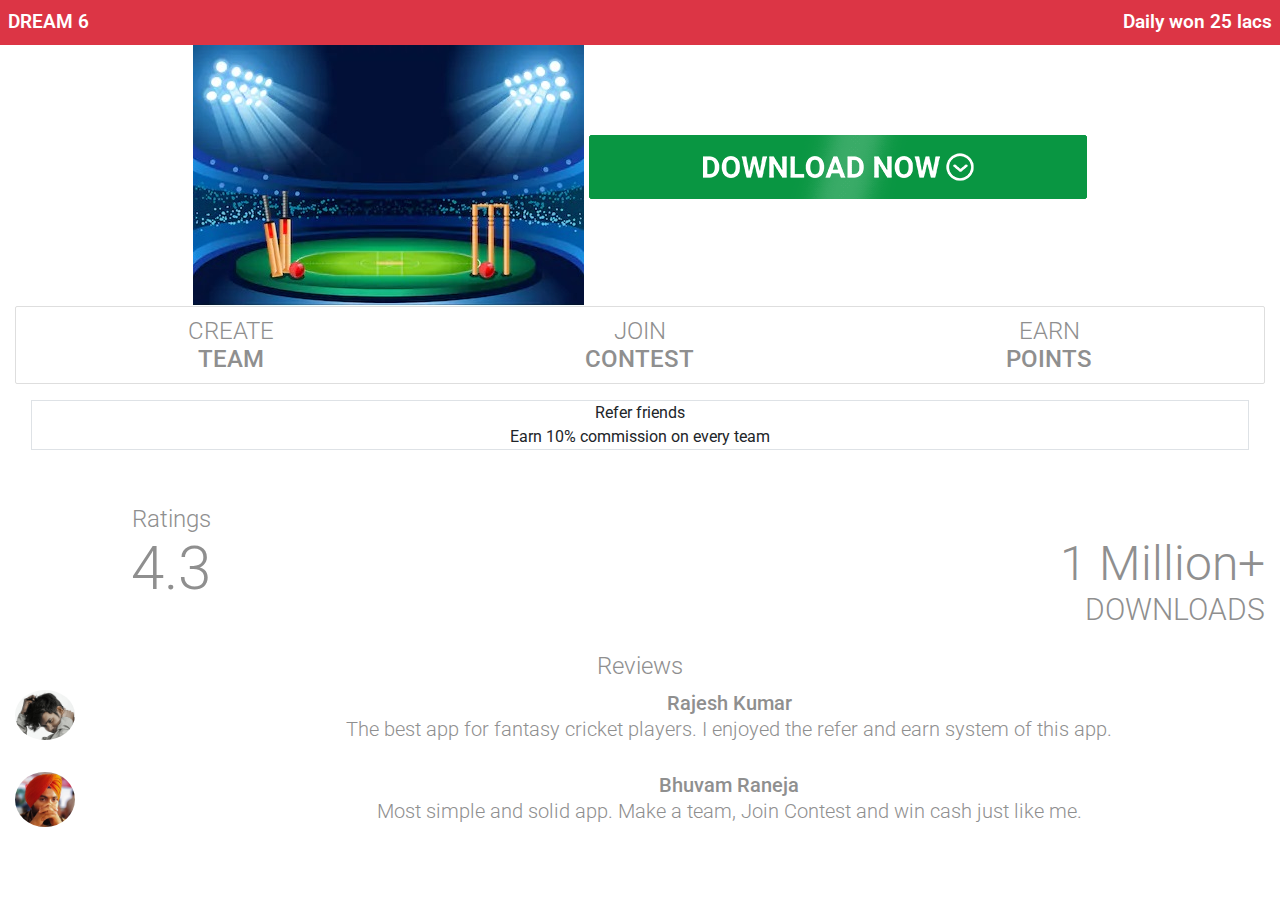
==== commit 5f195f7d: "UI" ====
--- a/dream6/index.html
+++ b/dream6/index.html
@@ -1,214 +1,136 @@
 <!doctype html>
 <html lang="en">
+
 <head>
     <!-- Required meta tags -->
     <meta charset="utf-8">
     <meta name="viewport" content="width=device-width, initial-scale=1, shrink-to-fit=no">
-    <link rel="icon" href="favicon.ico" type="image/ico">
-    <title>Download Dream 6 Fantasy Cricket App</title>
+
     <!-- Bootstrap CSS -->
-    <link rel="stylesheet" href="lib/css/bootstrap.css">
-    <link rel="stylesheet" href="lib/css/themify-icons.css">
-    <link rel="stylesheet" href="lib/vendors/fontawesome/css/all.min.css">
-    <link rel="stylesheet" href="lib/vendors/owl-carousel/owl.carousel.min.css">
-    <link rel="stylesheet" href="lib/vendors/animate-css/animate.css">
-    <!-- main css -->
-    <link rel="stylesheet" href="lib/css/style.css">
-    <link rel="stylesheet" href="lib/css/responsive.css">
+    <link rel="stylesheet" href="https://stackpath.bootstrapcdn.com/bootstrap/4.3.1/css/bootstrap.min.css"
+        integrity="sha384-ggOyR0iXCbMQv3Xipma34MD+dH/1fQ784/j6cY/iJTQUOhcWr7x9JvoRxT2MZw1T" crossorigin="anonymous">
+
+    <link href="https://fonts.googleapis.com/css?family=Roboto:300,400,500,700" rel="stylesheet">
+    <link rel="stylesheet" href="dstyle.css">
+
+    <title>Dream 6</title>
 </head>
+
 <body>
 
-    <!--================Header Menu Area =================-->
-    <header class="header_area">	
-        <div class="main_menu">
-            <nav class="navbar navbar-expand-lg navbar-light">
-                <div class="container">
-                    <!-- Brand and toggle get grouped for better mobile display -->
-                    <a class="navbar-brand logo_h" href="index.html"><img src="lib/img/custom/logo.png" alt="" style="max-height:40px;"></a>
-                    <button class="navbar-toggler" type="button" data-toggle="collapse" data-target="#navbarSupportedContent" aria-controls="navbarSupportedContent" aria-expanded="false" aria-label="Toggle navigation">
-                        <span class="icon-bar"></span>
-                        <span class="icon-bar"></span>
-                        <span class="icon-bar"></span>
-                    </button>
-                    <!-- Collect the nav links, forms, and other content for toggling -->
-                    <div class="collapse navbar-collapse offset" id="navbarSupportedContent">
-                        <ul class="nav navbar-nav menu_nav ml-auto">
-                            <li class="nav-item"><a class="nav-link" href="#about">About</a></li> 
-                            <li class="nav-item"><a class="nav-link" href="#play">Play</a></li>
-                        </ul>
+    <div class="container-fluid text-center">
+        <div class="row">
+            <div class="col-12 p-0">
+                <ul class="nav">
+                    <li class="nav-item w-100 bg-danger text-white p-2 text-left"
+                        style="font-size:1.2em;font-weight:600;">
+                        <span class="">DREAM 6</span>
+                        <span class="float-right" style="font-size:1.0em;">Daily won 25 lacs</span>
+                    </li>
+                </ul>
+
+                <img src=" c.jpg" class="img-fluid" alt="" />
+                <a href="http://tspeducation.com/dream6.apk">
+                    <img class="img-fluid mb-3" src="ipl_download_now.gif"></a>
+                <br>
+            </div>
+
+        </div>
+
+        <div class="playing_steps">
+            <div class="step">CREATE <span>TEAM</span>
+                <div class="arrow"></div>
+            </div>
+            <div class="step">JOIN <span>CONTEST</span></div>
+            <div class="step">EARN <span>POINTS</span></div>
+        </div>
+
+        <div class="row border m-3">
+
+            <div class="col-12">
+                Refer friends
+            </div>
+            <div class="col-12">
+                Earn 10% commission on every team
+            </div>
+        </div>
+
+        <div class="row">
+            <div class="col-12">
+                <img src="rating.jpg" class="img-fluid" alt="">
+
+                <div class="rating_download_box">
+                    <div class="rating_box">
+                        <div class="rating_number_box">
+                            <div class="rating_title">Ratings</div>
+                            <div class="rating_number">4.3</div>
+                            <div class="rating_image">
+                                <img src="https://d13ir53smqqeyp.cloudfront.net/d11-static-pages/images/AndroidGP19_stars.png"
+                                    width="88" alt="">
+                            </div>
+                        </div>
+                        <div class="rating_graph">
+                            <div class="rating_graph_inner">
+                                <img src="https://d13ir53smqqeyp.cloudfront.net/d11-static-pages/images/AndroidGP19_graph.png"
+                                    width="190" alt="">
+                            </div>
+                        </div>
+                    </div>
+                    <div class="download_box">
+                        <div class="download_count">1 Million+</div>
+                        <span>DOWNLOADS</span>
                     </div>
                 </div>
-            </nav>
-        </div>
-    </header>
-    <!--================Header Menu Area =================-->
 
-    <!--================Home Banner Area =================-->
-    <section class="home_banner_area">
-        <div class="banner_inner d-flex align-items-center">
-            <div class="overlay"></div>
-            <div class="container">
-                <div class="row">
-                    <div class="col-lg-6 offset-lg-6 col-xl-5 offset-xl-7">
-                        <div class="banner_content">
-                            <h3>Dream 6</h3>
-                            <p>Cricket Prediction Game with Cash Rewards</p>
-                            <a class="banner_btn" href="http://tspeducation.com/dream6.apk" download="dream6.apk">Download our Android App<i class="ti-arrow-right"></i></a>
-                        </div>
-                    </div>
+                <div class="review_box">
+                    <h3>Reviews</h3>
+                    <ul>
+                        <li>
+                            <div class="user_box">
+                                <div class="user_img">
+                                    <img class="rounded-circle" src="1.jpg" width="60" alt="dream team">
+                                </div>
+                                <div class="user_info">
+                                    <div class="user_name">Rajesh Kumar</div>
+                                    <div class="user_review">
+                                        The best app for fantasy cricket players.
+                                        I enjoyed the refer and earn system of this app.
+                                    </div>
+                                </div>
+                            </div>
+                        </li>
 
+                        <li>
+                            <div class="user_box">
+                                <div class="user_img">
+                                    <img class="rounded-circle" src="2.jpg" width="60" alt="dream team">
+                                </div>
+                                <div class="user_info">
+                                    <div class="user_name">Bhuvam Raneja</div>
+                                    <div class="user_review">
+                                        Most simple and solid app. Make a team, Join Contest and win cash just like me.
+                                    </div>
+                                </div>
+                            </div>
+                        </li>
+                    </ul>
                 </div>
             </div>
         </div>
-    </section>
-    <!--================End Home Banner Area =================-->
 
-    <!--================Service  Area =================-->
-    <section class="service-area area-padding">
-        <div class="container">
-            <div class="row">
-                <!-- Single service -->
-                <div class="col-md-6 col-lg-4">
-                    <div class="single-service">
-                        <div class="service-icon">
-                            <i class="ti-pencil-alt"></i>
-                        </div>
-                        <div class="service-content">
-                            <h5>Total</h5>
-                            <p>Downloads</p>
-                        </div>
-                    </div>
-                </div>
+    </div>
 
-                <!-- Single service -->
-                <div class="col-md-6 col-lg-4">
-                    <div class="single-service">
-                        <div class="service-icon">
-                            <i class="ti-image"></i>
-                        </div>
-                        <div class="service-content">
-                            <h5>Positive</h5>
-                            <p>Reviews</p>
-                        </div>
-                    </div>
-                </div>
+    <!-- Optional JavaScript -->
+    <!-- jQuery first, then Popper.js, then Bootstrap JS -->
+    <script src="https://code.jquery.com/jquery-3.3.1.slim.min.js"
+        integrity="sha384-q8i/X+965DzO0rT7abK41JStQIAqVgRVzpbzo5smXKp4YfRvH+8abtTE1Pi6jizo"
+        crossorigin="anonymous"></script>
+    <script src="https://cdnjs.cloudflare.com/ajax/libs/popper.js/1.14.7/umd/popper.min.js"
+        integrity="sha384-UO2eT0CpHqdSJQ6hJty5KVphtPhzWj9WO1clHTMGa3JDZwrnQq4sF86dIHNDz0W1"
+        crossorigin="anonymous"></script>
+    <script src="https://stackpath.bootstrapcdn.com/bootstrap/4.3.1/js/bootstrap.min.js"
+        integrity="sha384-JjSmVgyd0p3pXB1rRibZUAYoIIy6OrQ6VrjIEaFf/nJGzIxFDsf4x0xIM+B07jRM"
+        crossorigin="anonymous"></script>
+</body>
 
-
-                <!-- Single service -->
-                <div class="col-md-6 col-lg-4">
-                    <div class="single-service">
-                        <div class="service-icon">
-                            <i class="ti-headphone-alt"></i>
-                        </div>
-                        <div class="service-content">
-                            <h5>Daily</h5>
-                            <p>Visitors</p>
-                        </div>
-                    </div>
-                </div>
-
-            </div>
-        </div>
-    </section>
-    <!--================Service Area end =================-->
-
-
-    <!--================About  Area =================-->
-    <section class="about-area area-padding-bottom">
-        <div class="container">
-            <div class="row align-items-center">
-
-                <div class="col-lg-6">
-                    <div class="area-heading">
-                        <h4>How to Play</h4>
-                        <h6>Select 3 batsmen and 3 bowlers</h6>
-
-                        <p>from both teams</p>
-                    </div>
-                    <div class="row">
-                        <div class="col-md-6 col-lg-6">
-                            <div class="single-about">
-                                <div class="about-icon">
-                                    <i class="ti-thought"></i>
-                                </div>
-                                <div class="single-about-content">
-                                    <h5>Select your team</h5>
-                                    <p></p>
-									<img src="lib/img/custom/how1.png" />
-                                </div>
-                            </div>
-                        </div>
-                        <div class="col-md-6 col-lg-6">
-                            <div class="single-about">
-                                <div class="about-icon">
-                                    <i class="ti-truck"></i>
-                                </div>
-                                <div class="single-about-content">
-                                    <h5>Edit your team</h5>
-                                    <p></p>
-									<img src="lib/img/custom/how2.png" />
-                                </div>
-                            </div>
-                        </div>
-                    </div>
-                </div>
-            </div>
-        </div>
-    </section>
-    <!--================About Area End =================-->
-
-    <!--================Feature  Area =================-->
-    <section class="feature-area area-padding bg_one">
-        <div class="container">
-            <div class="row align-items-center">
-
-                <div class="offset-lg-6 col-lg-6">
-                    <div class="area-heading light">
-                        <h4>Posters</h4>
-                        <p></p>
-                    </div>
-                </div>
-            </div>
-        </div>
-    </section>
-    <!--================Feature Area End =================-->
-
-  <!-- ================ contact section start ================= -->
-  <section class="contact-section area-padding">
-    <div class="container">
-
-      <div class="row">
-        <div class="col-12">
-          <h2 class="contact-title">Get in Touch</h2>
-        </div>
-
-        <div class="col-lg-4">
-          <div class="media contact-info">
-            <span class="contact-info__icon"><i class="ti-email"></i></span>
-            <div class="media-body">
-              <h3><a href="mailto:perfectoneapp@gmail.com">perfectoneapp@gmail.com</a></h3>
-              <p>Send us your query anytime!</p>
-            </div>
-          </div>
-        </div>
-      </div>
-    </div>
-  </section>
-  <!-- ================ contact section end ================= -->
-
-<!-- Optional JavaScript -->
-<!-- jQuery first, then Popper.js, then Bootstrap JS -->
-<script src="lib/js/jquery-2.2.4.min.js"></script>
-<script src="lib/js/popper.js"></script>
-<script src="lib/js/bootstrap.min.js"></script>
-<script src="lib/vendors/owl-carousel/owl.carousel.min.js"></script>
-<script src="lib/js/jquery.ajaxchimp.min.js"></script>
-<script src="lib/js/waypoints.min.js"></script>
-<script src="lib/js/mail-script.js"></script>
-<script src="lib/js/contact.js"></script>
-<script src="lib/js/jquery.form.js"></script>
-<script src="lib/js/jquery.validate.min.js"></script>
-<script src="lib/js/mail-script.js"></script>
-<script src="lib/js/theme.js"></script>
-</body>
 </html>--- a/dream6/dstyle.css
+++ b/dream6/dstyle.css
@@ -0,0 +1,438 @@
+body {
+    font-family: Roboto;
+    margin: 0px;
+}
+
+.container {
+    padding: 48px;
+    padding: 12px;
+}
+
+.main_wrapper {
+    max-width: 640px;
+    width: 100%;
+    margin: 0 auto;
+}
+
+.logo_info {
+    width: 70%;
+    margin-left: 17px;
+}
+
+.logo_info h3 {
+    font-size: 16px;
+    color: #252525;
+    font-weight: bold;
+    margin-top: 4px;
+    margin-bottom: 3px;
+}
+
+.header {
+    display: inline-block;
+    width: 100%;
+    margin-bottom: 22px;
+}
+
+.logo_description {
+    font-size: 12px;
+    color: #635c65;
+    line-height: 16px;
+    font-weight: normal;
+}
+
+.download {
+    font-weight: bold;
+    color: #fff;
+    text-decoration: none;
+    width: 100%;
+    display: inline-block;
+    text-align: center;
+    font-size: 18px;
+    border-radius: 4px;
+}
+
+.download img {
+    width: 100%;
+}
+
+
+.dream_team img {
+    width: 100%;
+}
+
+.app_numbers {
+    margin-top: 68px;
+}
+
+.playing_steps {
+    padding: 47px;
+    padding-bottom: 129px;
+}
+
+.download_app_button img,
+.app_numbers img,
+.playing_steps img {
+    width: 100%;
+}
+
+.playing_steps {
+    border: 1px solid #dedede;
+    border-radius: 2px;
+    padding: 10px;
+}
+
+.playing_steps {
+    display: grid;
+    grid-template-columns: 1fr 1fr 1fr;
+}
+
+.step {
+    font-size: 24px;
+    font-weight: 300;
+    font-style: normal;
+    font-stretch: normal;
+    line-height: normal;
+    letter-spacing: normal;
+    text-align: center;
+    color: #8f8f8f;
+    position: relative;
+}
+
+.step span {
+    font-weight: 500;
+    display: block;
+}
+
+.step:after {
+    content: "";
+    width: 8px;
+    height: 39px;
+    background: url(https://d13ir53smqqeyp.cloudfront.net/d11-static-pages/images/affiliate_seperator.png);
+    display: inline-block;
+    position: absolute;
+    right: 0px;
+    top: -5px;
+    background-repeat: no-repeat;
+    bottom: 0;
+    margin: auto;
+}
+
+.step:last-child:after {
+    display: none
+}
+
+.rating_download_box {
+    display: grid;
+    grid-template-columns: 1fr 1fr;
+    margin-top: 15px;
+}
+
+.rating_box {
+    display: grid;
+    grid-template-columns: 1fr 1fr;
+}
+
+.rating_title {
+    font-size: 24px;
+    font-weight: 300;
+    font-style: normal;
+    font-stretch: normal;
+    line-height: normal;
+    letter-spacing: normal;
+    color: #8f8f8f;
+}
+
+.rating_number {
+    font-size: 60px;
+    font-weight: 300;
+    font-style: normal;
+    font-stretch: normal;
+    line-height: normal;
+    letter-spacing: normal;
+    color: #8f8f8f;
+}
+
+.rating_image {
+    width: 88px;
+}
+
+.rating_graph_inner {
+    width: 190px;
+    margin-top: 41px;
+}
+
+.download_count {
+    font-size: 30px;
+    font-weight: 300;
+    font-style: normal;
+    font-stretch: normal;
+    line-height: normal;
+    letter-spacing: normal;
+    color: #8f8f8f;
+}
+
+.download_box span {
+    font-size: 30px;
+    font-weight: 300;
+    font-style: normal;
+    font-stretch: normal;
+    line-height: normal;
+    letter-spacing: normal;
+    color: #8f8f8f;
+}
+
+.download_box {
+    text-align: right;
+    padding-top: 30px;
+}
+
+.user_box {
+    display: grid;
+    grid-template-columns: 1fr 6fr;
+}
+
+.user_img {
+    width: 60px;
+}
+
+.review_box h3 {
+    font-size: 24px;
+    font-weight: 300;
+    font-style: normal;
+    font-stretch: normal;
+    line-height: normal;
+    letter-spacing: normal;
+    color: #8f8f8f;
+    margin-top: 0px;
+    margin-bottom: 10px;
+}
+
+.review_box ul {
+    padding-left: 0px;
+    list-style: none;
+    margin: 0px;
+}
+
+.user_name {
+    font-size: 20px;
+    font-weight: 500;
+    font-style: normal;
+    font-stretch: normal;
+    line-height: 1.3;
+    letter-spacing: normal;
+    color: #8f8f8f;
+}
+
+.user_review {
+    font-size: 20px;
+    font-weight: 300;
+    font-style: normal;
+    font-stretch: normal;
+    line-height: 1.3;
+    letter-spacing: normal;
+    color: #8f8f8f;
+}
+
+.review_box {
+    margin-top: 24px;
+}
+
+.review_box ul li {
+    margin-bottom: 30px;
+}
+
+.amp-carousel-button-prev,
+.amp-carousel-button-next {
+    display: none;
+}
+
+.download_count {
+    font-size: 48px;
+}
+
+.download_app_button {
+    margin-bottom: 31px;
+}
+
+@media (max-width:600px) {
+    .container {
+        padding: 20px;
+    }
+
+    .app_numbers {
+        margin-top: 30px;
+    }
+
+    .playing_steps {
+        padding: 20px;
+    }
+}
+
+
+@media (max-width:600px) {
+    .step {
+        font-size: 15px;
+    }
+
+    .dream11_info h3 {
+        font-size: 20px;
+    }
+
+    .dream11_title {
+        font-size: 13px;
+    }
+
+    .rating_title {
+        font-size: 20px;
+    }
+
+    .rating_number {
+        font-size: 49px;
+    }
+
+    .rating_image {
+        width: 67px;
+    }
+
+    .rating_graph_inner {
+        width: 95px;
+    }
+
+    .rating_graph_inner {
+        margin-top: 33px;
+    }
+
+    .download_count {
+        font-size: 30px;
+    }
+
+    .download_box {
+        padding-top: 27px;
+    }
+
+    .download_box span {
+        font-size: 19px;
+    }
+
+    .review_box h3 {
+        font-size: 18px;
+    }
+
+    .review_box {
+        margin-top: 20px;
+    }
+
+    .user_img {
+        width: 40px;
+    }
+
+    .user_name {
+        font-size: 14px;
+    }
+
+    .user_review {
+        font-size: 14px;
+    }
+
+    .rating_download_box {
+        grid-template-columns: 1.4fr 1fr;
+    }
+
+    .rating_graph_inner {
+        width: 115px;
+    }
+
+    .rating_box {
+        grid-template-columns: 1fr 1.5fr;
+    }
+
+    .header {
+        margin-bottom: 6px;
+    }
+
+    .download_button_box {
+        margin-bottom: 19px;
+    }
+
+    .rating_graph_inner img,
+    .rating_image img,
+    .user_img img {
+        width: 100%;
+    }
+}
+
+
+@media (max-width:320px) {
+    .rating_download_box {
+        grid-template-columns: 1fr 1fr;
+    }
+
+    .step {
+        font-size: 12px;
+    }
+
+    .dream11_info h3 {
+        font-size: 16px;
+    }
+
+    .dream11_title {
+        font-size: 11px;
+    }
+
+    .rating_title {
+        font-size: 12px;
+    }
+
+    .rating_number {
+        font-size: 30px;
+    }
+
+    .rating_image {
+        width: 44px;
+    }
+
+    .rating_graph_inner {
+        width: 95px;
+        margin-top: 19px;
+    }
+
+    .download_count {
+        font-size: 30px;
+    }
+
+    .download_box {
+        padding-top: 15px;
+    }
+
+    .download_box span {
+        font-size: 12px;
+    }
+
+    .download_count {
+        font-size: 19px;
+    }
+
+    .review_box h3 {
+        font-size: 12px;
+    }
+
+    .review_box {
+        margin-top: 10px;
+    }
+
+    .user_img {
+        width: 30px;
+    }
+
+    .user_name {
+        font-size: 10px;
+    }
+
+    .user_review {
+        font-size: 10px;
+    }
+
+    .rating_box {
+        grid-template-columns: 1fr 1fr;
+    }
+}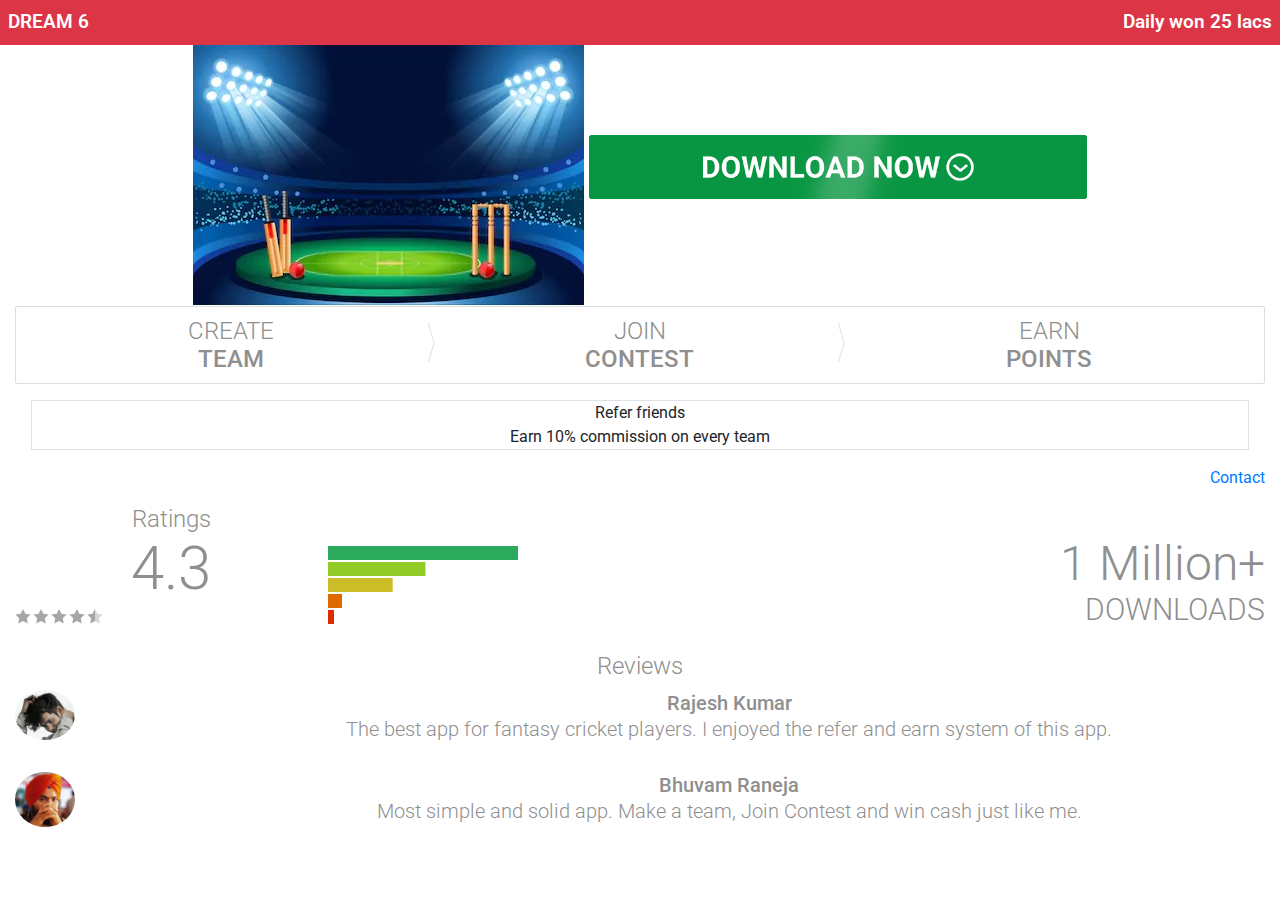
==== commit a760f6ed: "offline" ====
--- a/dream6/index.html
+++ b/dream6/index.html
@@ -56,8 +56,11 @@
         </div>
 
         <div class="row">
+            <div class="col"><a href="mailto:perfectoneapp@gmail.com" class="float-right">Contact</a></div>
+        </div>
+
+        <div class="row">
             <div class="col-12">
-                <img src="rating.jpg" class="img-fluid" alt="">
 
                 <div class="rating_download_box">
                     <div class="rating_box">
@@ -65,14 +68,12 @@
                             <div class="rating_title">Ratings</div>
                             <div class="rating_number">4.3</div>
                             <div class="rating_image">
-                                <img src="https://d13ir53smqqeyp.cloudfront.net/d11-static-pages/images/AndroidGP19_stars.png"
-                                    width="88" alt="">
+                                <img src="AndroidGP19_stars.png" width="88" alt="">
                             </div>
                         </div>
                         <div class="rating_graph">
                             <div class="rating_graph_inner">
-                                <img src="https://d13ir53smqqeyp.cloudfront.net/d11-static-pages/images/AndroidGP19_graph.png"
-                                    width="190" alt="">
+                                <img src="AndroidGP19_graph.png" width="190" alt="">
                             </div>
                         </div>
                     </div>
--- a/dream6/dstyle.css
+++ b/dream6/dstyle.css
@@ -107,7 +107,7 @@
     content: "";
     width: 8px;
     height: 39px;
-    background: url(https://d13ir53smqqeyp.cloudfront.net/d11-static-pages/images/affiliate_seperator.png);
+    background: url(affiliate_seperator.png);
     display: inline-block;
     position: absolute;
     right: 0px;
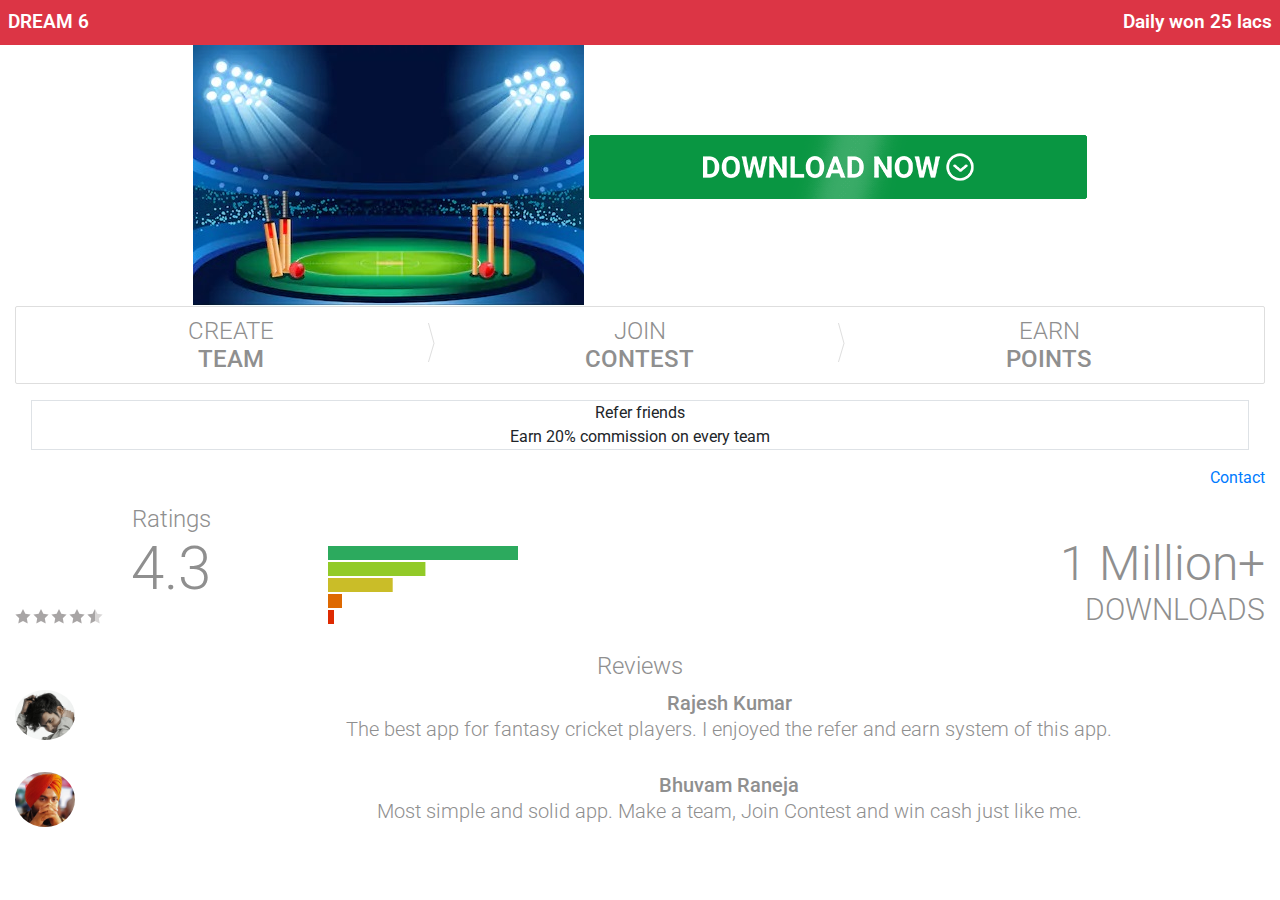
==== commit 86721ef5: "UI" ====
--- a/dream6/index.html
+++ b/dream6/index.html
@@ -51,7 +51,7 @@
                 Refer friends
             </div>
             <div class="col-12">
-                Earn 10% commission on every team
+                Earn 20% commission on every team
             </div>
         </div>
 
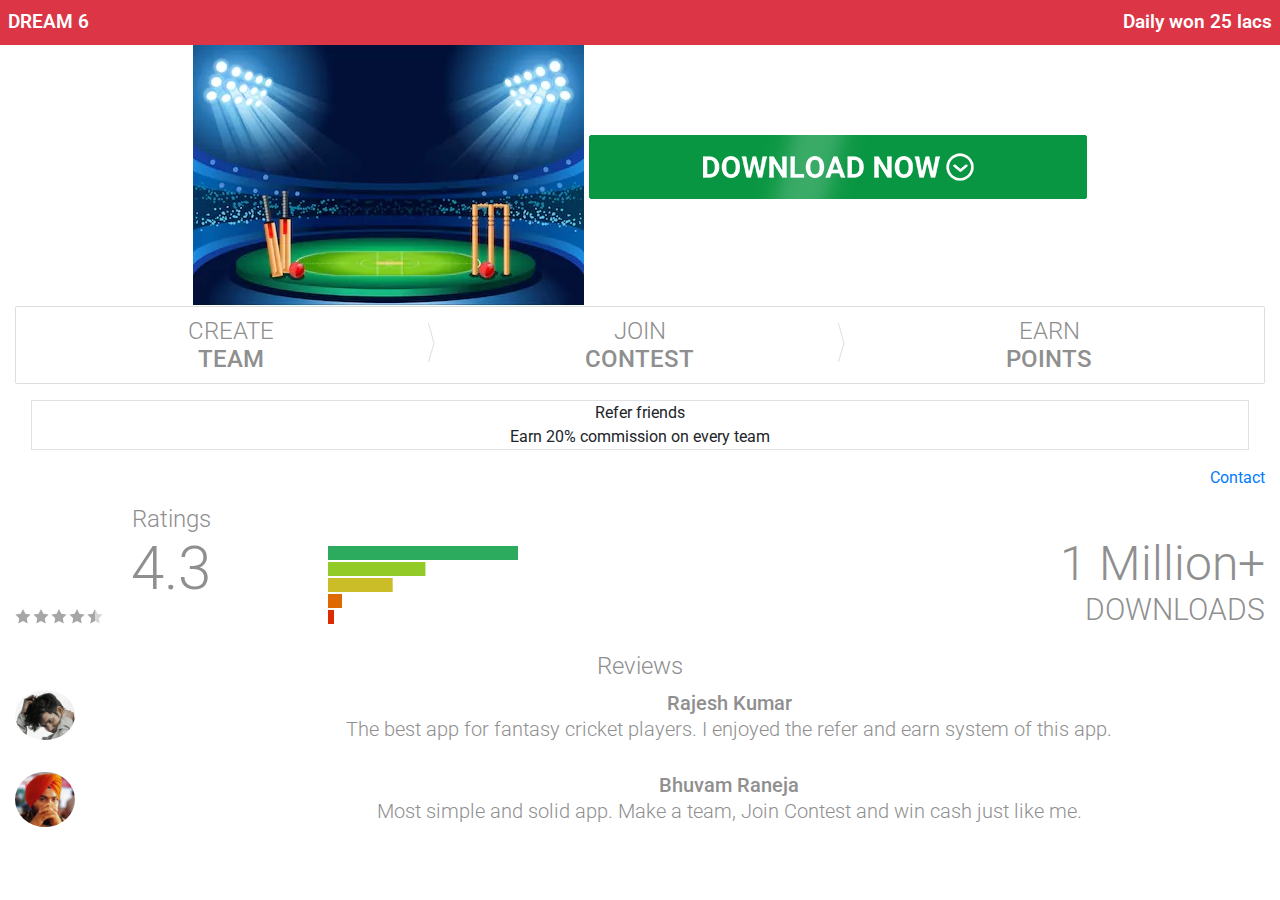
==== commit ae468bd1: "SEO" ====
--- a/dream6/index.html
+++ b/dream6/index.html
@@ -4,7 +4,20 @@
 <head>
     <!-- Required meta tags -->
     <meta charset="utf-8">
-    <meta name="viewport" content="width=device-width, initial-scale=1, shrink-to-fit=no">
+    <meta name="viewport" content="width=device-width, initial-scale=1, shrink-to-fit=no" />
+
+<meta http-equiv="X-UA-Compatible" content="IE=edge">
+<meta http-equiv="Cache-control" content="public,max-age=31536000">
+<link rel="icon" type="image/ico" href="favicon.ico">
+<meta name="apple-mobile-web-app-title" content="Team 6">
+<meta name="application-name" content="Team 6">
+<meta name="msapplication-TileColor" content="#dc3545">
+<meta name="theme-color" content="#dc3545">
+
+<title>Team 6 - Dream 6</title>
+<meta name="description" content="India's only Zero Margin App.">
+<meta name="keywords" content="cricket,predict,score,cash,money">
+<meta name="author" content="Predict Cricket">
 
     <!-- Bootstrap CSS -->
     <link rel="stylesheet" href="https://stackpath.bootstrapcdn.com/bootstrap/4.3.1/css/bootstrap.min.css"
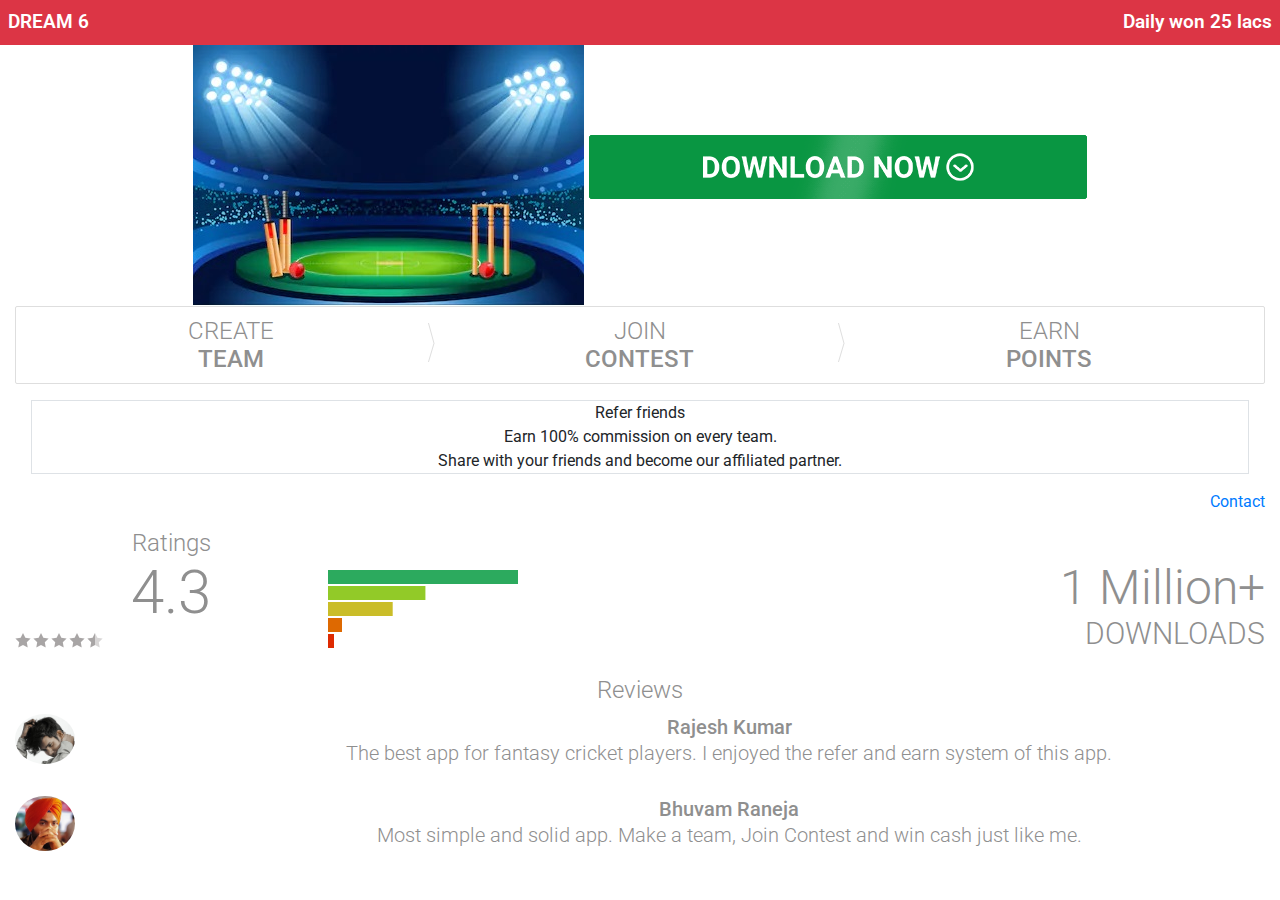
==== commit f39f46fb: "100%" ====
--- a/dream6/index.html
+++ b/dream6/index.html
@@ -64,7 +64,9 @@
                 Refer friends
             </div>
             <div class="col-12">
-                Earn 20% commission on every team
+                Earn 100% commission on every team.
+                <br />
+                Share with your friends and become our affiliated partner.
             </div>
         </div>
 
